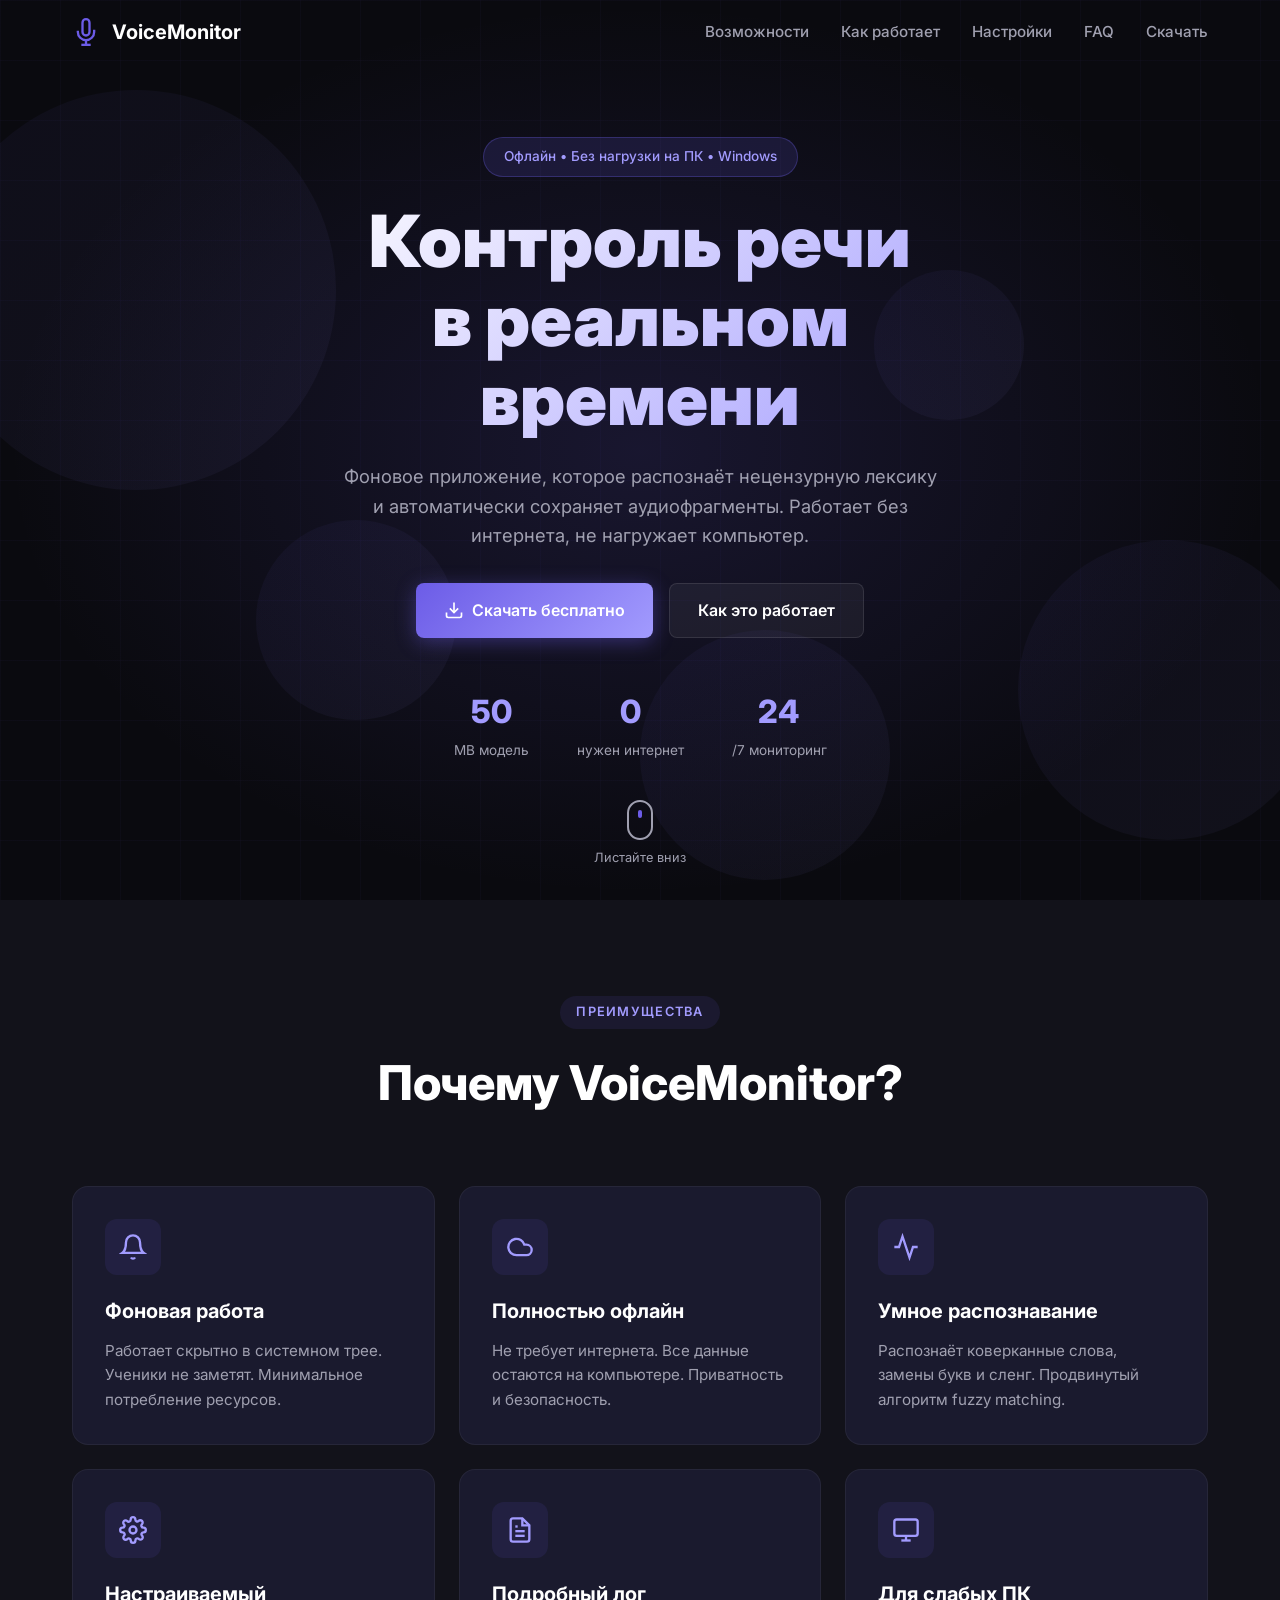
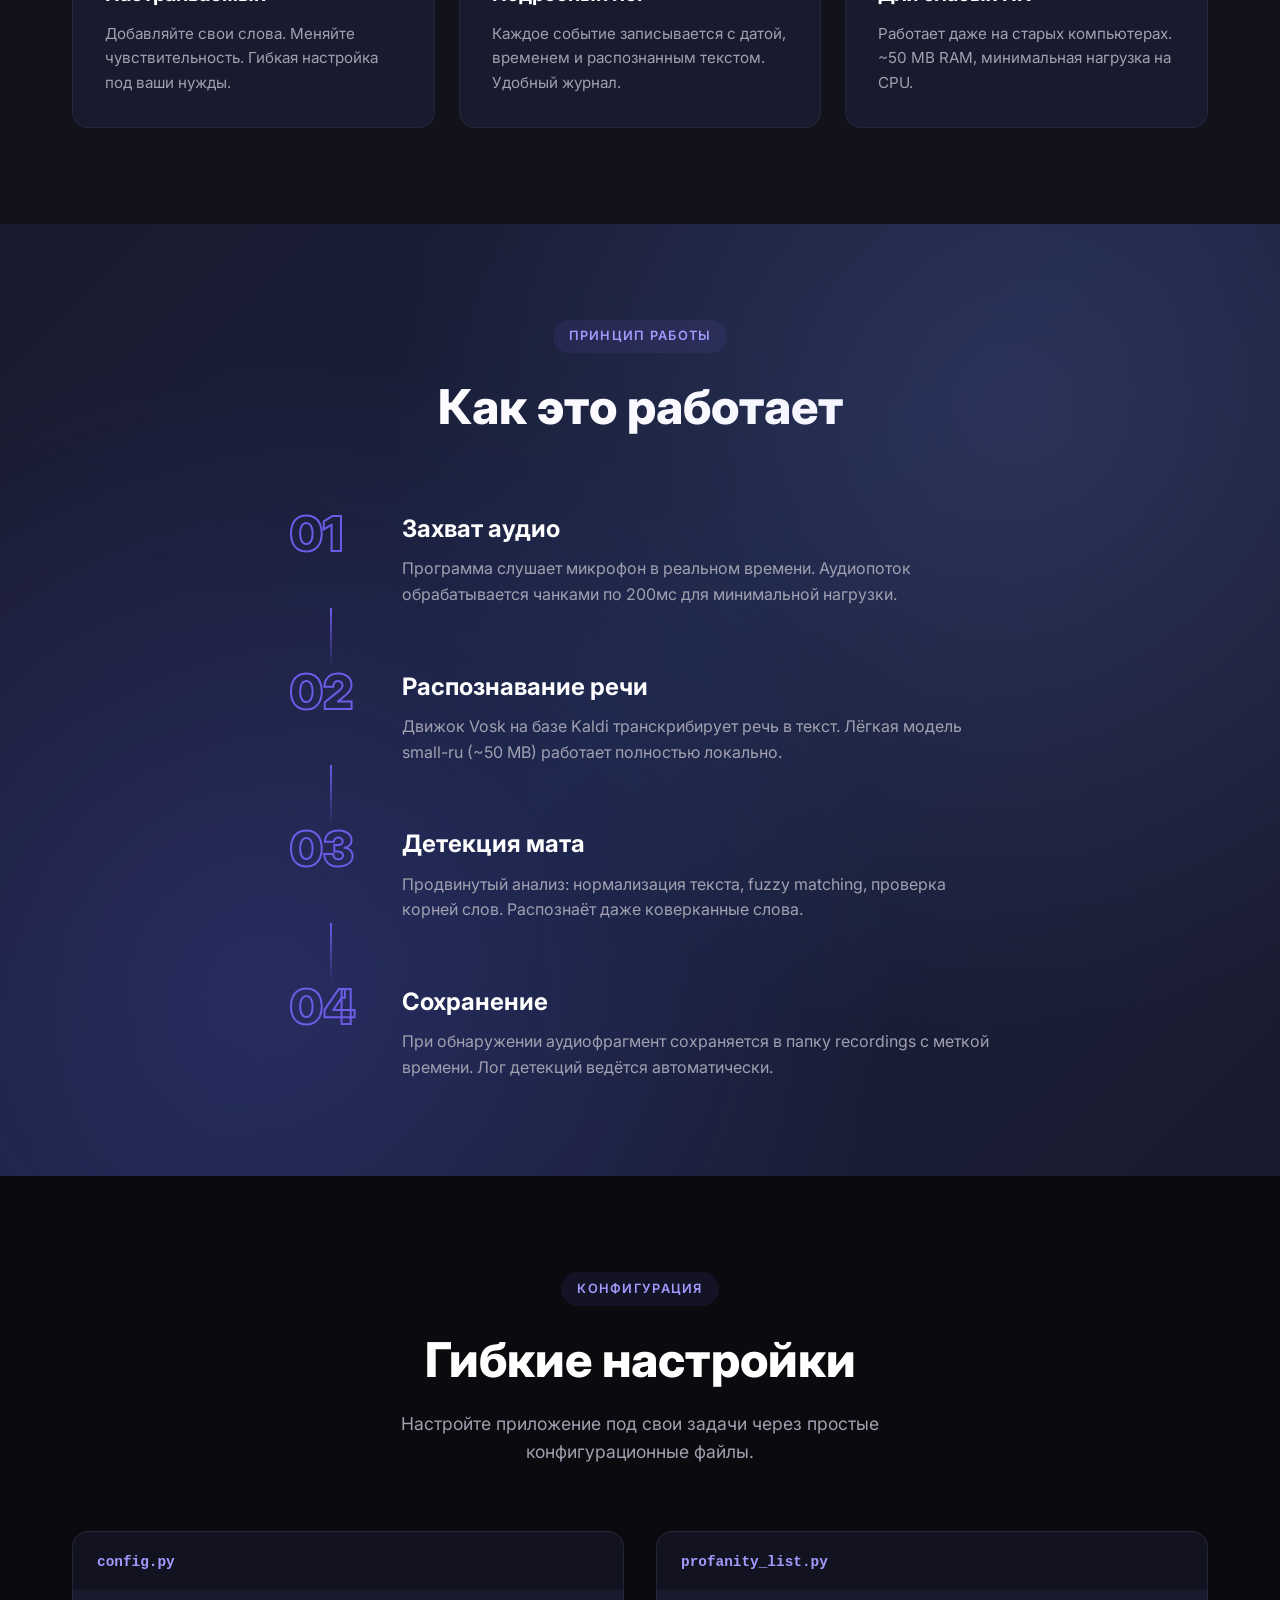
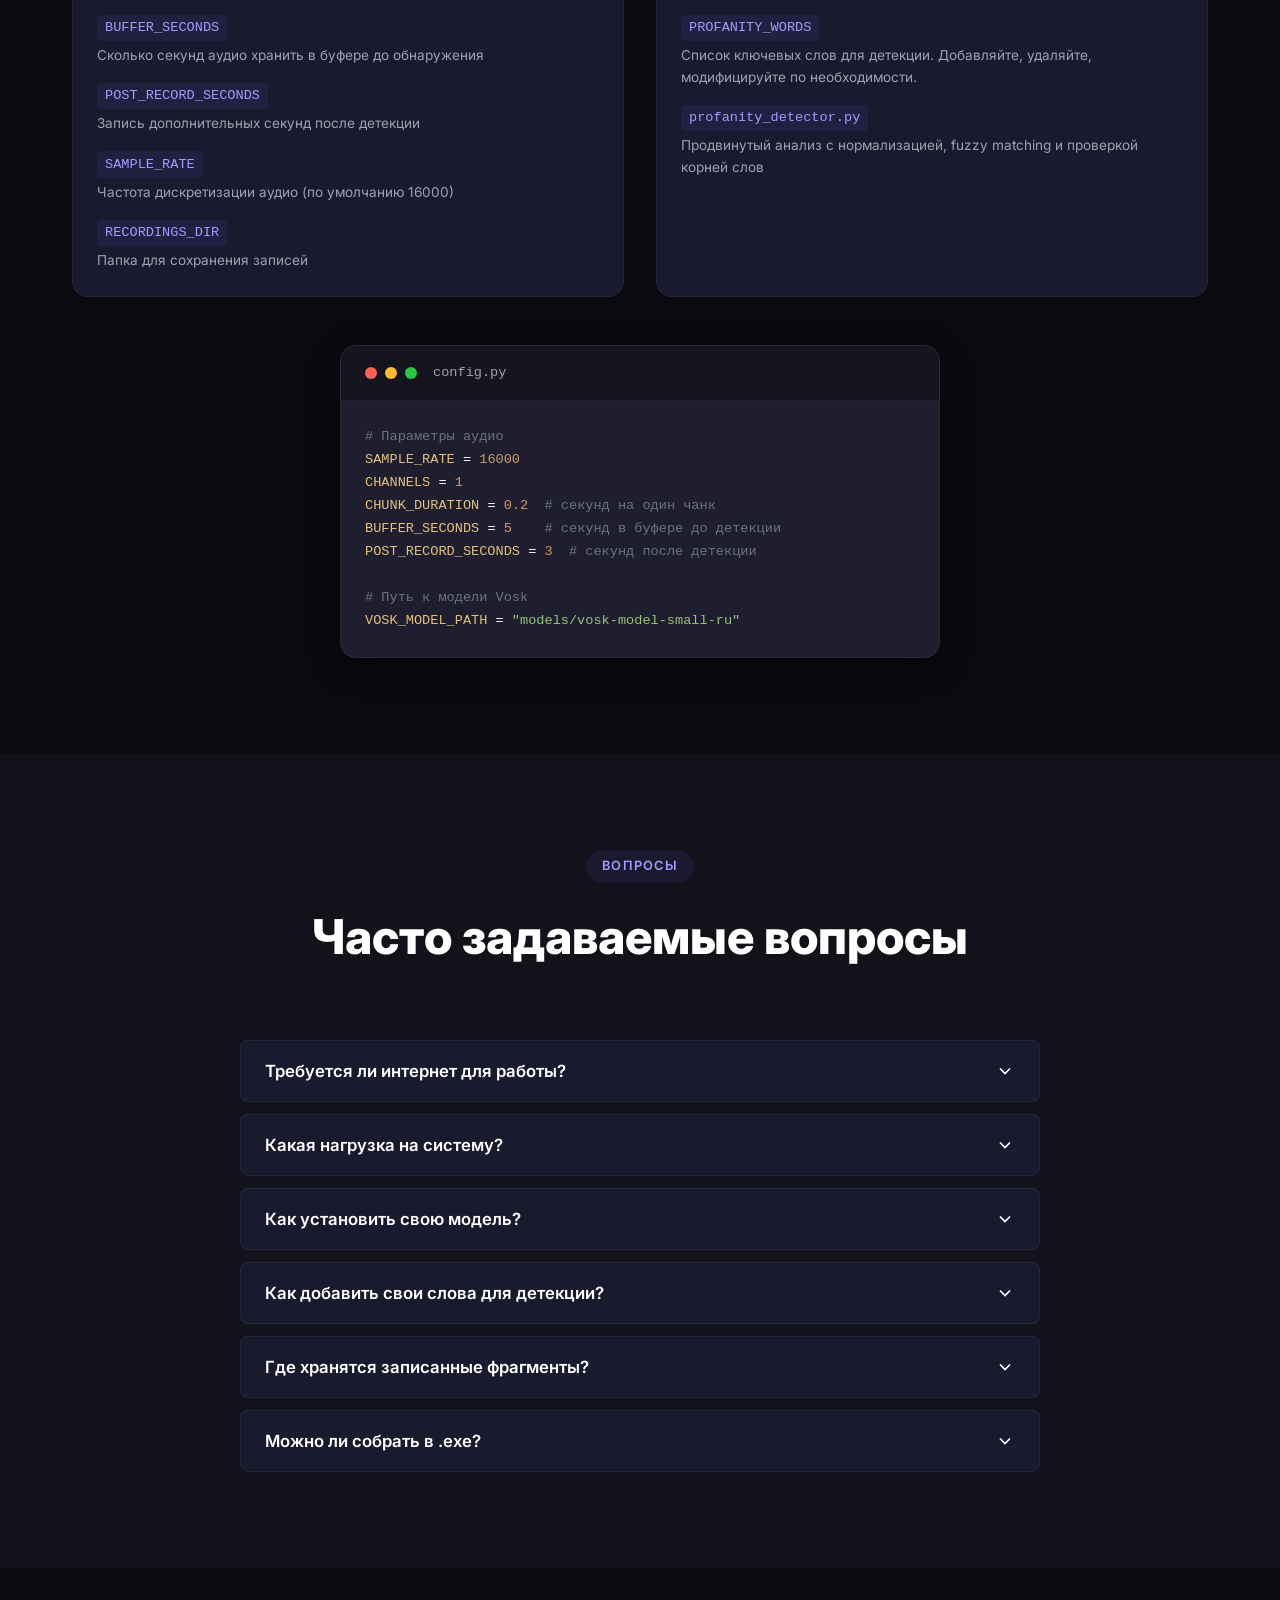
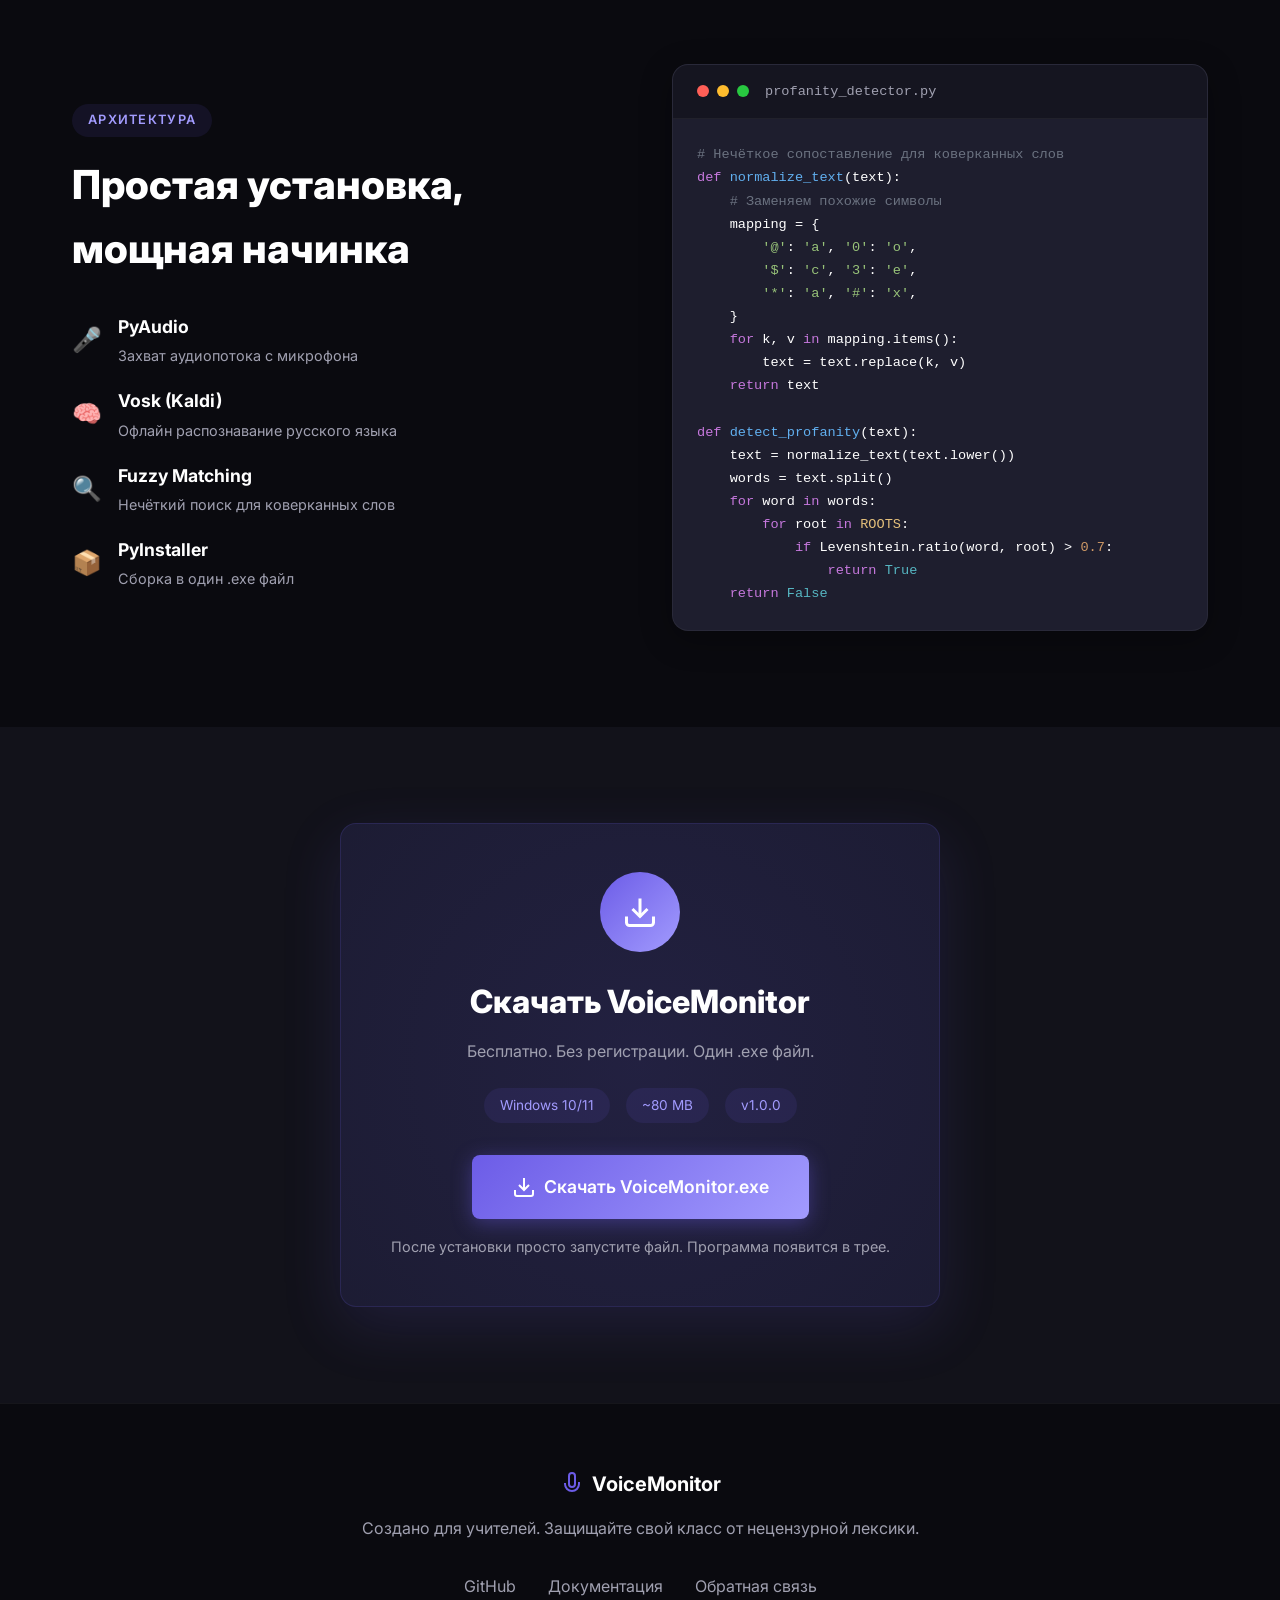
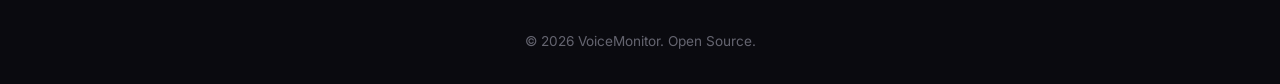
==== landing/index.html @ 77a1f81f "feat: initial commit with voice monitoring app and landing page" ====
<!DOCTYPE html>
<html lang="ru">
<head>
    <meta charset="UTF-8">
    <meta name="viewport" content="width=device-width, initial-scale=1.0">
    <title>Voice Monitor — Контроль речи в классе</title>
    <link rel="stylesheet" href="css/style.css">
    <link rel="preconnect" href="https://fonts.googleapis.com">
    <link href="https://fonts.googleapis.com/css2?family=Inter:wght@300;400;500;600;700;800;900&display=swap" rel="stylesheet">
</head>
<body>

    <nav class="navbar" id="navbar">
        <div class="nav-container">
            <div class="logo">
                <svg viewBox="0 0 24 24" fill="none" stroke="currentColor" stroke-width="2">
                    <path d="M12 1a3 3 0 0 0-3 3v8a3 3 0 0 0 6 0V4a3 3 0 0 0-3-3z"/>
                    <path d="M19 10v2a7 7 0 0 1-14 0v-1"/>
                    <line x1="12" y1="19" x2="12" y2="23"/>
                    <line x1="8" y1="23" x2="16" y2="23"/>
                </svg>
                VoiceMonitor
            </div>
            <ul class="nav-links">
                <li><a href="#features">Возможности</a></li>
                <li><a href="#how-it-works">Как работает</a></li>
                <li><a href="#settings">Настройки</a></li>
                <li><a href="#faq">FAQ</a></li>
                <li><a href="#download">Скачать</a></li>
            </ul>
        </div>
    </nav>

    <section class="hero" id="hero">
        <div class="parallax-layer parallax-bg" data-speed="0.2"></div>
        <div class="parallax-layer parallax-circles" data-speed="0.4">
            <div class="floating-circle circle-1"></div>
            <div class="floating-circle circle-2"></div>
            <div class="floating-circle circle-3"></div>
            <div class="floating-circle circle-4"></div>
            <div class="floating-circle circle-5"></div>
        </div>
        <div class="parallax-layer parallax-grid" data-speed="0.15"></div>
        <div class="hero-content" data-speed="0.6">
            <span class="badge">Офлайн • Без нагрузки на ПК • Windows</span>
            <h1>Контроль речи<br>в реальном времени</h1>
            <p class="hero-desc">Фоновое приложение, которое распознаёт нецензурную лексику и автоматически сохраняет аудиофрагменты. Работает без интернета, не нагружает компьютер.</p>
            <div class="hero-buttons">
                <a href="#download" class="btn btn-primary">
                    <svg viewBox="0 0 24 24" fill="none" stroke="currentColor" stroke-width="2" width="20" height="20">
                        <path d="M21 15v4a2 2 0 0 1-2 2H5a2 2 0 0 1-2-2v-4"/>
                        <polyline points="7 10 12 15 17 10"/>
                        <line x1="12" y1="15" x2="12" y2="3"/>
                    </svg>
                    Скачать бесплатно
                </a>
                <a href="#how-it-works" class="btn btn-secondary">Как это работает</a>
            </div>
            <div class="hero-stats">
                <div class="stat">
                    <span class="stat-number" data-target="50">0</span>
                    <span class="stat-label">MB модель</span>
                </div>
                <div class="stat">
                    <span class="stat-number" data-target="0">0</span>
                    <span class="stat-label">нужен интернет</span>
                </div>
                <div class="stat">
                    <span class="stat-number" data-target="24">0</span>
                    <span class="stat-label">/7 мониторинг</span>
                </div>
            </div>
        </div>
        <div class="scroll-indicator">
            <div class="mouse">
                <div class="wheel"></div>
            </div>
            <span>Листайте вниз</span>
        </div>
    </section>

    <section class="section features" id="features">
        <div class="container">
            <div class="section-header">
                <span class="section-tag">Преимущества</span>
                <h2>Почему VoiceMonitor?</h2>
            </div>
            <div class="features-grid">
                <div class="feature-card" data-tilt>
                    <div class="feature-icon">
                        <svg viewBox="0 0 24 24" fill="none" stroke="currentColor" stroke-width="2">
                            <path d="M18 8A6 6 0 0 0 6 8c0 7-3 9-3 9h18s-3-2-3-9"/>
                            <path d="M13.73 21a2 2 0 0 1-3.46 0"/>
                        </svg>
                    </div>
                    <h3>Фоновая работа</h3>
                    <p>Работает скрытно в системном трее. Ученики не заметят. Минимальное потребление ресурсов.</p>
                </div>
                <div class="feature-card" data-tilt>
                    <div class="feature-icon">
                        <svg viewBox="0 0 24 24" fill="none" stroke="currentColor" stroke-width="2">
                            <path d="M17.5 19H9a7 7 0 1 1 6.71-9h1.79a4.5 4.5 0 1 1 0 9z"/>
                        </svg>
                    </div>
                    <h3>Полностью офлайн</h3>
                    <p>Не требует интернета. Все данные остаются на компьютере. Приватность и безопасность.</p>
                </div>
                <div class="feature-card" data-tilt>
                    <div class="feature-icon">
                        <svg viewBox="0 0 24 24" fill="none" stroke="currentColor" stroke-width="2">
                            <polyline points="22 12 18 12 15 21 9 3 6 12 2 12"/>
                        </svg>
                    </div>
                    <h3>Умное распознавание</h3>
                    <p>Распознаёт коверканные слова, замены букв и сленг. Продвинутый алгоритм fuzzy matching.</p>
                </div>
                <div class="feature-card" data-tilt>
                    <div class="feature-icon">
                        <svg viewBox="0 0 24 24" fill="none" stroke="currentColor" stroke-width="2">
                            <circle cx="12" cy="12" r="3"/>
                            <path d="M19.4 15a1.65 1.65 0 0 0 .33 1.82l.06.06a2 2 0 0 1 0 2.83 2 2 0 0 1-2.83 0l-.06-.06a1.65 1.65 0 0 0-1.82-.33 1.65 1.65 0 0 0-1 1.51V21a2 2 0 0 1-2 2 2 2 0 0 1-2-2v-.09A1.65 1.65 0 0 0 9 19.4a1.65 1.65 0 0 0-1.82.33l-.06.06a2 2 0 0 1-2.83 0 2 2 0 0 1 0-2.83l.06-.06A1.65 1.65 0 0 0 4.68 15a1.65 1.65 0 0 0-1.51-1H3a2 2 0 0 1-2-2 2 2 0 0 1 2-2h.09A1.65 1.65 0 0 0 4.6 9a1.65 1.65 0 0 0-.33-1.82l-.06-.06a2 2 0 0 1 0-2.83 2 2 0 0 1 2.83 0l.06.06A1.65 1.65 0 0 0 9 4.68a1.65 1.65 0 0 0 1-1.51V3a2 2 0 0 1 2-2 2 2 0 0 1 2 2v.09a1.65 1.65 0 0 0 1 1.51 1.65 1.65 0 0 0 1.82-.33l.06-.06a2 2 0 0 1 2.83 0 2 2 0 0 1 0 2.83l-.06.06a1.65 1.65 0 0 0-.33 1.82V9a1.65 1.65 0 0 0 1.51 1H21a2 2 0 0 1 2 2 2 2 0 0 1-2 2h-.09a1.65 1.65 0 0 0-1.51 1z"/>
                        </svg>
                    </div>
                    <h3>Настраиваемый</h3>
                    <p>Добавляйте свои слова. Меняйте чувствительность. Гибкая настройка под ваши нужды.</p>
                </div>
                <div class="feature-card" data-tilt>
                    <div class="feature-icon">
                        <svg viewBox="0 0 24 24" fill="none" stroke="currentColor" stroke-width="2">
                            <path d="M14 2H6a2 2 0 0 0-2 2v16a2 2 0 0 0 2 2h12a2 2 0 0 0 2-2V8z"/>
                            <polyline points="14 2 14 8 20 8"/>
                            <line x1="16" y1="13" x2="8" y2="13"/>
                            <line x1="16" y1="17" x2="8" y2="17"/>
                            <polyline points="10 9 9 9 8 9"/>
                        </svg>
                    </div>
                    <h3>Подробный лог</h3>
                    <p>Каждое событие записывается с датой, временем и распознанным текстом. Удобный журнал.</p>
                </div>
                <div class="feature-card" data-tilt>
                    <div class="feature-icon">
                        <svg viewBox="0 0 24 24" fill="none" stroke="currentColor" stroke-width="2">
                            <rect x="2" y="3" width="20" height="14" rx="2" ry="2"/>
                            <line x1="8" y1="21" x2="16" y2="21"/>
                            <line x1="12" y1="17" x2="12" y2="21"/>
                        </svg>
                    </div>
                    <h3>Для слабых ПК</h3>
                    <p>Работает даже на старых компьютерах. ~50 MB RAM, минимальная нагрузка на CPU.</p>
                </div>
            </div>
        </div>
    </section>

    <section class="section parallax-section how-it-works" id="how-it-works">
        <div class="parallax-overlay"></div>
        <div class="container">
            <div class="section-header">
                <span class="section-tag">Принцип работы</span>
                <h2>Как это работает</h2>
            </div>
            <div class="steps">
                <div class="step">
                    <div class="step-number">01</div>
                    <div class="step-content">
                        <h3>Захват аудио</h3>
                        <p>Программа слушает микрофон в реальном времени. Аудиопоток обрабатывается чанками по 200мс для минимальной нагрузки.</p>
                    </div>
                </div>
                <div class="step-connector"></div>
                <div class="step">
                    <div class="step-number">02</div>
                    <div class="step-content">
                        <h3>Распознавание речи</h3>
                        <p>Движок Vosk на базе Kaldi транскрибирует речь в текст. Лёгкая модель small-ru (~50 MB) работает полностью локально.</p>
                    </div>
                </div>
                <div class="step-connector"></div>
                <div class="step">
                    <div class="step-number">03</div>
                    <div class="step-content">
                        <h3>Детекция мата</h3>
                        <p>Продвинутый анализ: нормализация текста, fuzzy matching, проверка корней слов. Распознаёт даже коверканные слова.</p>
                    </div>
                </div>
                <div class="step-connector"></div>
                <div class="step">
                    <div class="step-number">04</div>
                    <div class="step-content">
                        <h3>Сохранение</h3>
                        <p>При обнаружении аудиофрагмент сохраняется в папку recordings с меткой времени. Лог детекций ведётся автоматически.</p>
                    </div>
                </div>
            </div>
        </div>
    </section>

    <section class="section settings" id="settings">
        <div class="container">
            <div class="section-header">
                <span class="section-tag">Конфигурация</span>
                <h2>Гибкие настройки</h2>
                <p class="section-subtitle">Настройте приложение под свои задачи через простые конфигурационные файлы.</p>
            </div>
            <div class="settings-grid">
                <div class="setting-card">
                    <div class="setting-header">
                        <span class="setting-file">config.py</span>
                    </div>
                    <div class="setting-items">
                        <div class="setting-item">
                            <code>BUFFER_SECONDS</code>
                            <span>Сколько секунд аудио хранить в буфере до обнаружения</span>
                        </div>
                        <div class="setting-item">
                            <code>POST_RECORD_SECONDS</code>
                            <span>Запись дополнительных секунд после детекции</span>
                        </div>
                        <div class="setting-item">
                            <code>SAMPLE_RATE</code>
                            <span>Частота дискретизации аудио (по умолчанию 16000)</span>
                        </div>
                        <div class="setting-item">
                            <code>RECORDINGS_DIR</code>
                            <span>Папка для сохранения записей</span>
                        </div>
                    </div>
                </div>
                <div class="setting-card">
                    <div class="setting-header">
                        <span class="setting-file">profanity_list.py</span>
                    </div>
                    <div class="setting-items">
                        <div class="setting-item">
                            <code>PROFANITY_WORDS</code>
                            <span>Список ключевых слов для детекции. Добавляйте, удаляйте, модифицируйте по необходимости.</span>
                        </div>
                        <div class="setting-item">
                            <code>profanity_detector.py</code>
                            <span>Продвинутый анализ с нормализацией, fuzzy matching и проверкой корней слов</span>
                        </div>
                    </div>
                </div>
            </div>
            <div class="settings-code">
                <div class="code-window">
                    <div class="code-header">
                        <div class="code-dots">
                            <span class="dot dot-red"></span>
                            <span class="dot dot-yellow"></span>
                            <span class="dot dot-green"></span>
                        </div>
                        <span class="code-filename">config.py</span>
                    </div>
                    <div class="code-body">
                        <pre><code><span class="code-comment"># Параметры аудио</span>
<span class="code-var">SAMPLE_RATE</span> = <span class="code-num">16000</span>
<span class="code-var">CHANNELS</span> = <span class="code-num">1</span>
<span class="code-var">CHUNK_DURATION</span> = <span class="code-num">0.2</span>  <span class="code-comment"># секунд на один чанк</span>
<span class="code-var">BUFFER_SECONDS</span> = <span class="code-num">5</span>    <span class="code-comment"># секунд в буфере до детекции</span>
<span class="code-var">POST_RECORD_SECONDS</span> = <span class="code-num">3</span>  <span class="code-comment"># секунд после детекции</span>

<span class="code-comment"># Путь к модели Vosk</span>
<span class="code-var">VOSK_MODEL_PATH</span> = <span class="code-string">"models/vosk-model-small-ru"</span></code></pre>
                    </div>
                </div>
            </div>
        </div>
    </section>

    <section class="section faq" id="faq">
        <div class="container">
            <div class="section-header">
                <span class="section-tag">Вопросы</span>
                <h2>Часто задаваемые вопросы</h2>
            </div>
            <div class="faq-list">
                <div class="faq-item">
                    <button class="faq-question">
                        <span>Требуется ли интернет для работы?</span>
                        <svg class="faq-arrow" viewBox="0 0 24 24" fill="none" stroke="currentColor" stroke-width="2">
                            <polyline points="6 9 12 15 18 9"/>
                        </svg>
                    </button>
                    <div class="faq-answer">
                        <p>Нет. VoiceMonitor работает полностью офлайн. Модель распознавания речи загружается локально, а вся обработка происходит на вашем компьютере.</p>
                    </div>
                </div>
                <div class="faq-item">
                    <button class="faq-question">
                        <span>Какая нагрузка на систему?</span>
                        <svg class="faq-arrow" viewBox="0 0 24 24" fill="none" stroke="currentColor" stroke-width="2">
                            <polyline points="6 9 12 15 18 9"/>
                        </svg>
                    </button>
                    <div class="faq-answer">
                        <p>Приложение потребляет около 50 MB RAM и минимально нагружает CPU. Модель small-ru весит всего ~50 MB и оптимизирована для работы на слабых ПК.</p>
                    </div>
                </div>
                <div class="faq-item">
                    <button class="faq-question">
                        <span>Как установить свою модель?</span>
                        <svg class="faq-arrow" viewBox="0 0 24 24" fill="none" stroke="currentColor" stroke-width="2">
                            <polyline points="6 9 12 15 18 9"/>
                        </svg>
                    </button>
                    <div class="faq-answer">
                        <p>Скачайте модель с <a href="https://alphacephei.com/vosk/models/" target="_blank">официального сайта Vosk</a>. Распакуйте архив в папку <code>models/</code>. По умолчанию используется <code>vosk-model-small-ru</code>.</p>
                    </div>
                </div>
                <div class="faq-item">
                    <button class="faq-question">
                        <span>Как добавить свои слова для детекции?</span>
                        <svg class="faq-arrow" viewBox="0 0 24 24" fill="none" stroke="currentColor" stroke-width="2">
                            <polyline points="6 9 12 15 18 9"/>
                        </svg>
                    </button>
                    <div class="faq-answer">
                        <p>Откройте файл <code>profanity_list.py</code> и добавьте нужные слова в список <code>PROFANITY_WORDS</code>. Для продвинутой детекции с нечётким поиском редактируйте <code>profanity_detector.py</code>.</p>
                    </div>
                </div>
                <div class="faq-item">
                    <button class="faq-question">
                        <span>Где хранятся записанные фрагменты?</span>
                        <svg class="faq-arrow" viewBox="0 0 24 24" fill="none" stroke="currentColor" stroke-width="2">
                            <polyline points="6 9 12 15 18 9"/>
                        </svg>
                    </button>
                    <div class="faq-answer">
                        <p>Все записи сохраняются в папку <code>recordings/</code> в формате WAV. Каждый файл содержит аудиофрагмент с меткой времени. Также ведётся лог детекций в формате <code>detections_YYYY-MM.log</code>.</p>
                    </div>
                </div>
                <div class="faq-item">
                    <button class="faq-question">
                        <span>Можно ли собрать в .exe?</span>
                        <svg class="faq-arrow" viewBox="0 0 24 24" fill="none" stroke="currentColor" stroke-width="2">
                            <polyline points="6 9 12 15 18 9"/>
                        </svg>
                    </button>
                    <div class="faq-answer">
                        <p>Да. Запустите <code>build.bat</code> и получите готовый <code>VoiceMonitor.exe</code> в папке <code>dist/</code>. Требуется установленный Python с зависимостями.</p>
                    </div>
                </div>
            </div>
        </div>
    </section>

    <section class="section code-preview" id="code-preview">
        <div class="container">
            <div class="code-preview-grid">
                <div class="code-text">
                    <span class="section-tag">Архитектура</span>
                    <h2>Простая установка,<br>мощная начинка</h2>
                    <ul class="tech-list">
                        <li>
                            <span class="tech-icon">🎤</span>
                            <div>
                                <strong>PyAudio</strong>
                                <p>Захват аудиопотока с микрофона</p>
                            </div>
                        </li>
                        <li>
                            <span class="tech-icon">🧠</span>
                            <div>
                                <strong>Vosk (Kaldi)</strong>
                                <p>Офлайн распознавание русского языка</p>
                            </div>
                        </li>
                        <li>
                            <span class="tech-icon">🔍</span>
                            <div>
                                <strong>Fuzzy Matching</strong>
                                <p>Нечёткий поиск для коверканных слов</p>
                            </div>
                        </li>
                        <li>
                            <span class="tech-icon">📦</span>
                            <div>
                                <strong>PyInstaller</strong>
                                <p>Сборка в один .exe файл</p>
                            </div>
                        </li>
                    </ul>
                </div>
                <div class="code-window">
                    <div class="code-header">
                        <div class="code-dots">
                            <span class="dot dot-red"></span>
                            <span class="dot dot-yellow"></span>
                            <span class="dot dot-green"></span>
                        </div>
                        <span class="code-filename">profanity_detector.py</span>
                    </div>
                    <div class="code-body">
                        <pre><code><span class="code-comment"># Нечёткое сопоставление для коверканных слов</span>
<span class="code-keyword">def</span> <span class="code-func">normalize_text</span>(text):
    <span class="code-comment"># Заменяем похожие символы</span>
    mapping = {
        <span class="code-string">'@'</span>: <span class="code-string">'а'</span>, <span class="code-string">'0'</span>: <span class="code-string">'о'</span>,
        <span class="code-string">'$'</span>: <span class="code-string">'с'</span>, <span class="code-string">'3'</span>: <span class="code-string">'е'</span>,
        <span class="code-string">'*'</span>: <span class="code-string">'а'</span>, <span class="code-string">'#'</span>: <span class="code-string">'х'</span>,
    }
    <span class="code-keyword">for</span> k, v <span class="code-keyword">in</span> mapping.items():
        text = text.replace(k, v)
    <span class="code-keyword">return</span> text

<span class="code-keyword">def</span> <span class="code-func">detect_profanity</span>(text):
    text = normalize_text(text.lower())
    words = text.split()
    <span class="code-keyword">for</span> word <span class="code-keyword">in</span> words:
        <span class="code-keyword">for</span> root <span class="code-keyword">in</span> <span class="code-var">ROOTS</span>:
            <span class="code-keyword">if</span> Levenshtein.ratio(word, root) > <span class="code-num">0.7</span>:
                <span class="code-keyword">return</span> <span class="code-bool">True</span>
    <span class="code-keyword">return</span> <span class="code-bool">False</span></code></pre>
                    </div>
                </div>
            </div>
        </div>
    </section>

    <section class="section download" id="download">
        <div class="container">
            <div class="download-card">
                <div class="download-icon">
                    <svg viewBox="0 0 24 24" fill="none" stroke="currentColor" stroke-width="2">
                        <path d="M21 15v4a2 2 0 0 1-2 2H5a2 2 0 0 1-2-2v-4"/>
                        <polyline points="7 10 12 15 17 10"/>
                        <line x1="12" y1="15" x2="12" y2="3"/>
                    </svg>
                </div>
                <h2>Скачать VoiceMonitor</h2>
                <p>Бесплатно. Без регистрации. Один .exe файл.</p>
                <div class="download-info">
                    <span class="info-item">Windows 10/11</span>
                    <span class="info-item">~80 MB</span>
                    <span class="info-item">v1.0.0</span>
                </div>
                <a href="#" class="btn btn-primary btn-large" id="download-btn">
                    <svg viewBox="0 0 24 24" fill="none" stroke="currentColor" stroke-width="2" width="24" height="24">
                        <path d="M21 15v4a2 2 0 0 1-2 2H5a2 2 0 0 1-2-2v-4"/>
                        <polyline points="7 10 12 15 17 10"/>
                        <line x1="12" y1="15" x2="12" y2="3"/>
                    </svg>
                    Скачать VoiceMonitor.exe
                </a>
                <div class="download-note">
                    <p>После установки просто запустите файл. Программа появится в трее.</p>
                </div>
            </div>
        </div>
    </section>

    <footer class="footer">
        <div class="container">
            <div class="footer-content">
                <div class="footer-logo">
                    <svg viewBox="0 0 24 24" fill="none" stroke="currentColor" stroke-width="2" width="24" height="24">
                        <path d="M12 1a3 3 0 0 0-3 3v8a3 3 0 0 0 6 0V4a3 3 0 0 0-3-3z"/>
                        <path d="M19 10v2a7 7 0 0 1-14 0v-1"/>
                    </svg>
                    VoiceMonitor
                </div>
                <p class="footer-text">Создано для учителей. Защищайте свой класс от нецензурной лексики.</p>
                <div class="footer-links">
                    <a href="https://github.com" target="_blank">GitHub</a>
                    <a href="#" target="_blank">Документация</a>
                    <a href="#" target="_blank">Обратная связь</a>
                </div>
                <p class="footer-copy">© 2026 VoiceMonitor. Open Source.</p>
            </div>
        </div>
    </footer>

    <script src="js/main.js"></script>
</body>
</html>
---- landing/css/style.css ----
:root {
    --bg-primary: #0a0a0f;
    --bg-secondary: #12121a;
    --bg-card: #1a1a2e;
    --text-primary: #ffffff;
    --text-secondary: #a0a0b0;
    --accent: #6c5ce7;
    --accent-light: #a29bfe;
    --accent-dark: #5a4bd1;
    --gradient-1: linear-gradient(135deg, #6c5ce7 0%, #a29bfe 100%);
    --gradient-2: linear-gradient(135deg, #0a0a0f 0%, #1a1a2e 50%, #0a0a0f 100%);
    --shadow-lg: 0 20px 60px rgba(108, 92, 231, 0.15);
    --shadow-card: 0 8px 32px rgba(0, 0, 0, 0.3);
    --radius: 16px;
    --radius-sm: 8px;
}

*, *::before, *::after {
    margin: 0;
    padding: 0;
    box-sizing: border-box;
}

html {
    scroll-behavior: smooth;
    overflow-x: hidden;
}

body {
    font-family: 'Inter', -apple-system, BlinkMacSystemFont, sans-serif;
    background: var(--bg-primary);
    color: var(--text-primary);
    line-height: 1.6;
    overflow-x: hidden;
}

/* Navbar */
.navbar {
    position: fixed;
    top: 0;
    left: 0;
    right: 0;
    z-index: 1000;
    padding: 1rem 0;
    transition: all 0.3s ease;
    backdrop-filter: blur(0px);
}

.navbar.scrolled {
    background: rgba(10, 10, 15, 0.9);
    backdrop-filter: blur(20px);
    border-bottom: 1px solid rgba(108, 92, 231, 0.1);
}

.nav-container {
    max-width: 1200px;
    margin: 0 auto;
    padding: 0 2rem;
    display: flex;
    justify-content: space-between;
    align-items: center;
}

.logo {
    display: flex;
    align-items: center;
    gap: 0.75rem;
    font-size: 1.25rem;
    font-weight: 700;
    color: var(--text-primary);
}

.logo svg {
    width: 28px;
    height: 28px;
    color: var(--accent);
}

.nav-links {
    display: flex;
    list-style: none;
    gap: 2rem;
}

.nav-links a {
    color: var(--text-secondary);
    text-decoration: none;
    font-weight: 500;
    font-size: 0.95rem;
    transition: color 0.3s ease;
    position: relative;
}

.nav-links a:hover {
    color: var(--text-primary);
}

.nav-links a::after {
    content: '';
    position: absolute;
    bottom: -4px;
    left: 0;
    width: 0;
    height: 2px;
    background: var(--gradient-1);
    transition: width 0.3s ease;
}

.nav-links a:hover::after {
    width: 100%;
}

/* Hero Section */
.hero {
    min-height: 100vh;
    display: flex;
    align-items: center;
    justify-content: center;
    position: relative;
    overflow: hidden;
}

.parallax-bg {
    position: absolute;
    inset: 0;
    background: radial-gradient(ellipse at 50% 50%, rgba(108, 92, 231, 0.15) 0%, transparent 70%);
    z-index: 0;
}

.parallax-circles {
    position: absolute;
    inset: 0;
    z-index: 1;
}

.floating-circle {
    position: absolute;
    border-radius: 50%;
    background: var(--gradient-1);
    opacity: 0.05;
    animation: float 20s infinite ease-in-out;
}

.circle-1 { width: 400px; height: 400px; top: 10%; left: -5%; animation-delay: 0s; }
.circle-2 { width: 300px; height: 300px; top: 60%; right: -3%; animation-delay: -5s; }
.circle-3 { width: 200px; height: 200px; bottom: 20%; left: 20%; animation-delay: -10s; }
.circle-4 { width: 150px; height: 150px; top: 30%; right: 20%; animation-delay: -15s; }
.circle-5 { width: 250px; height: 250px; top: 70%; left: 50%; animation-delay: -8s; }

@keyframes float {
    0%, 100% { transform: translateY(0) scale(1); }
    50% { transform: translateY(-50px) scale(1.05); }
}

.parallax-grid {
    position: absolute;
    inset: 0;
    background-image: 
        linear-gradient(rgba(108, 92, 231, 0.03) 1px, transparent 1px),
        linear-gradient(90deg, rgba(108, 92, 231, 0.03) 1px, transparent 1px);
    background-size: 60px 60px;
    z-index: 1;
}

.hero-content {
    position: relative;
    z-index: 2;
    text-align: center;
    max-width: 800px;
    padding: 2rem;
}

.badge {
    display: inline-block;
    padding: 0.5rem 1.25rem;
    background: rgba(108, 92, 231, 0.15);
    border: 1px solid rgba(108, 92, 231, 0.3);
    border-radius: 50px;
    font-size: 0.85rem;
    font-weight: 500;
    color: var(--accent-light);
    margin-bottom: 1.5rem;
    animation: fadeInUp 0.8s ease;
}

.hero h1 {
    font-size: clamp(2.5rem, 6vw, 4.5rem);
    font-weight: 900;
    line-height: 1.1;
    margin-bottom: 1.5rem;
    background: linear-gradient(135deg, #ffffff 0%, #a29bfe 100%);
    -webkit-background-clip: text;
    -webkit-text-fill-color: transparent;
    background-clip: text;
    animation: fadeInUp 0.8s ease 0.1s both;
}

.hero-desc {
    font-size: 1.15rem;
    color: var(--text-secondary);
    max-width: 600px;
    margin: 0 auto 2rem;
    animation: fadeInUp 0.8s ease 0.2s both;
}

.hero-buttons {
    display: flex;
    gap: 1rem;
    justify-content: center;
    flex-wrap: wrap;
    margin-bottom: 3rem;
    animation: fadeInUp 0.8s ease 0.3s both;
}

.btn {
    display: inline-flex;
    align-items: center;
    gap: 0.5rem;
    padding: 0.875rem 1.75rem;
    border-radius: var(--radius-sm);
    font-weight: 600;
    font-size: 1rem;
    text-decoration: none;
    transition: all 0.3s ease;
    cursor: pointer;
    border: none;
}

.btn-primary {
    background: var(--gradient-1);
    color: white;
    box-shadow: 0 4px 20px rgba(108, 92, 231, 0.4);
}

.btn-primary:hover {
    transform: translateY(-2px);
    box-shadow: 0 8px 30px rgba(108, 92, 231, 0.5);
}

.btn-secondary {
    background: rgba(255, 255, 255, 0.05);
    color: var(--text-primary);
    border: 1px solid rgba(255, 255, 255, 0.1);
}

.btn-secondary:hover {
    background: rgba(255, 255, 255, 0.1);
    transform: translateY(-2px);
}

.hero-stats {
    display: flex;
    justify-content: center;
    gap: 3rem;
    animation: fadeInUp 0.8s ease 0.4s both;
}

.stat {
    text-align: center;
}

.stat-number {
    display: block;
    font-size: 2rem;
    font-weight: 800;
    color: var(--accent-light);
}

.stat-label {
    font-size: 0.85rem;
    color: var(--text-secondary);
}

.scroll-indicator {
    position: absolute;
    bottom: 2rem;
    left: 50%;
    transform: translateX(-50%);
    display: flex;
    flex-direction: column;
    align-items: center;
    gap: 0.5rem;
    color: var(--text-secondary);
    font-size: 0.8rem;
    animation: bounce 2s infinite;
}

.mouse {
    width: 26px;
    height: 40px;
    border: 2px solid var(--text-secondary);
    border-radius: 20px;
    position: relative;
}

.wheel {
    width: 4px;
    height: 8px;
    background: var(--accent);
    border-radius: 2px;
    position: absolute;
    top: 8px;
    left: 50%;
    transform: translateX(-50%);
    animation: scroll 2s infinite;
}

@keyframes scroll {
    0% { opacity: 1; transform: translateX(-50%) translateY(0); }
    100% { opacity: 0; transform: translateX(-50%) translateY(12px); }
}

@keyframes bounce {
    0%, 100% { transform: translateX(-50%) translateY(0); }
    50% { transform: translateX(-50%) translateY(10px); }
}

@keyframes fadeInUp {
    from { opacity: 0; transform: translateY(30px); }
    to { opacity: 1; transform: translateY(0); }
}

/* Sections */
.section {
    padding: 6rem 0;
    position: relative;
}

.container {
    max-width: 1200px;
    margin: 0 auto;
    padding: 0 2rem;
}

.section-header {
    text-align: center;
    margin-bottom: 4rem;
}

.section-tag {
    display: inline-block;
    padding: 0.4rem 1rem;
    background: rgba(108, 92, 231, 0.1);
    border-radius: 50px;
    font-size: 0.8rem;
    font-weight: 600;
    color: var(--accent-light);
    text-transform: uppercase;
    letter-spacing: 0.1em;
    margin-bottom: 1rem;
}

.section-header h2 {
    font-size: clamp(2rem, 4vw, 3rem);
    font-weight: 800;
}

/* Features */
.features {
    background: var(--bg-secondary);
}

.features-grid {
    display: grid;
    grid-template-columns: repeat(auto-fit, minmax(320px, 1fr));
    gap: 1.5rem;
}

.feature-card {
    background: var(--bg-card);
    border: 1px solid rgba(255, 255, 255, 0.05);
    border-radius: var(--radius);
    padding: 2rem;
    transition: all 0.4s ease;
    position: relative;
    overflow: hidden;
}

.feature-card::before {
    content: '';
    position: absolute;
    top: 0;
    left: 0;
    right: 0;
    height: 3px;
    background: var(--gradient-1);
    transform: scaleX(0);
    transition: transform 0.4s ease;
}

.feature-card:hover::before {
    transform: scaleX(1);
}

.feature-card:hover {
    transform: translateY(-8px);
    box-shadow: var(--shadow-lg);
    border-color: rgba(108, 92, 231, 0.2);
}

.feature-icon {
    width: 56px;
    height: 56px;
    background: rgba(108, 92, 231, 0.1);
    border-radius: 12px;
    display: flex;
    align-items: center;
    justify-content: center;
    margin-bottom: 1.25rem;
}

.feature-icon svg {
    width: 28px;
    height: 28px;
    color: var(--accent-light);
}

.feature-card h3 {
    font-size: 1.25rem;
    font-weight: 700;
    margin-bottom: 0.75rem;
}

.feature-card p {
    color: var(--text-secondary);
    font-size: 0.95rem;
}

/* How it works - Parallax */
.parallax-section {
    position: relative;
    overflow: hidden;
    background: linear-gradient(135deg, #1a1a2e 0%, #16213e 50%, #1a1a2e 100%);
}

.parallax-overlay {
    position: absolute;
    inset: 0;
    background: 
        radial-gradient(circle at 20% 80%, rgba(108, 92, 231, 0.2) 0%, transparent 50%),
        radial-gradient(circle at 80% 20%, rgba(162, 155, 254, 0.15) 0%, transparent 50%);
}

.steps {
    position: relative;
    z-index: 1;
    max-width: 700px;
    margin: 0 auto;
}

.step {
    display: flex;
    gap: 2rem;
    align-items: flex-start;
    opacity: 0;
    transform: translateX(-30px);
    transition: all 0.6s ease;
}

.step.visible {
    opacity: 1;
    transform: translateX(0);
}

.step-number {
    font-size: 3rem;
    font-weight: 900;
    color: transparent;
    -webkit-text-stroke: 2px var(--accent);
    line-height: 1;
    min-width: 80px;
}

.step-content h3 {
    font-size: 1.5rem;
    font-weight: 700;
    margin-bottom: 0.5rem;
}

.step-content p {
    color: var(--text-secondary);
    font-size: 1rem;
}

.step-connector {
    width: 2px;
    height: 60px;
    background: linear-gradient(to bottom, var(--accent), transparent);
    margin-left: 40px;
}

/* Code Preview */
.code-preview {
    background: var(--bg-primary);
}

.code-preview-grid {
    display: grid;
    grid-template-columns: 1fr 1fr;
    gap: 4rem;
    align-items: center;
}

.code-text .section-tag {
    margin-bottom: 1rem;
}

.code-text h2 {
    font-size: clamp(2rem, 3.5vw, 2.5rem);
    font-weight: 800;
    margin-bottom: 2rem;
}

.tech-list {
    list-style: none;
    display: flex;
    flex-direction: column;
    gap: 1.25rem;
}

.tech-list li {
    display: flex;
    align-items: center;
    gap: 1rem;
}

.tech-icon {
    font-size: 1.5rem;
}

.tech-list strong {
    display: block;
    font-size: 1.1rem;
    margin-bottom: 0.2rem;
}

.tech-list p {
    color: var(--text-secondary);
    font-size: 0.9rem;
}

.code-window {
    background: #1e1e2e;
    border-radius: var(--radius);
    overflow: hidden;
    box-shadow: var(--shadow-card);
    border: 1px solid rgba(255, 255, 255, 0.05);
}

.code-header {
    display: flex;
    align-items: center;
    gap: 1rem;
    padding: 1rem 1.5rem;
    background: rgba(0, 0, 0, 0.3);
    border-bottom: 1px solid rgba(255, 255, 255, 0.05);
}

.code-dots {
    display: flex;
    gap: 0.5rem;
}

.dot {
    width: 12px;
    height: 12px;
    border-radius: 50%;
}

.dot-red { background: #ff5f57; }
.dot-yellow { background: #febc2e; }
.dot-green { background: #28c840; }

.code-filename {
    color: var(--text-secondary);
    font-size: 0.85rem;
    font-family: monospace;
}

.code-body {
    padding: 1.5rem;
    overflow-x: auto;
}

.code-body pre {
    margin: 0;
    font-family: 'Fira Code', 'Consolas', monospace;
    font-size: 0.85rem;
    line-height: 1.7;
}

.code-comment { color: #6b7280; }
.code-keyword { color: #c678dd; }
.code-func { color: #61afef; }
.code-string { color: #98c379; }
.code-var { color: #e5c07b; }
.code-num { color: #d19a66; }
.code-bool { color: #56b6c2; }

/* Download */
.download {
    background: var(--bg-secondary);
}

.download-card {
    max-width: 600px;
    margin: 0 auto;
    text-align: center;
    background: var(--bg-card);
    border: 1px solid rgba(108, 92, 231, 0.2);
    border-radius: var(--radius);
    padding: 3rem;
    box-shadow: var(--shadow-lg);
    position: relative;
    overflow: hidden;
}

.download-card::before {
    content: '';
    position: absolute;
    top: -50%;
    left: -50%;
    width: 200%;
    height: 200%;
    background: radial-gradient(circle, rgba(108, 92, 231, 0.1) 0%, transparent 70%);
    animation: rotate 20s linear infinite;
}

@keyframes rotate {
    from { transform: rotate(0deg); }
    to { transform: rotate(360deg); }
}

.download-card > * {
    position: relative;
    z-index: 1;
}

.download-icon {
    width: 80px;
    height: 80px;
    background: var(--gradient-1);
    border-radius: 50%;
    display: flex;
    align-items: center;
    justify-content: center;
    margin: 0 auto 1.5rem;
}

.download-icon svg {
    width: 36px;
    height: 36px;
    color: white;
}

.download-card h2 {
    font-size: 2rem;
    font-weight: 800;
    margin-bottom: 0.75rem;
}

.download-card > p {
    color: var(--text-secondary);
    margin-bottom: 1.5rem;
}

.download-info {
    display: flex;
    justify-content: center;
    gap: 1rem;
    margin-bottom: 2rem;
    flex-wrap: wrap;
}

.info-item {
    padding: 0.4rem 1rem;
    background: rgba(108, 92, 231, 0.1);
    border-radius: 50px;
    font-size: 0.85rem;
    color: var(--accent-light);
}

.btn-large {
    padding: 1.125rem 2.5rem;
    font-size: 1.1rem;
    margin-bottom: 1rem;
}

.download-note p {
    color: var(--text-secondary);
    font-size: 0.9rem;
}

/* Footer */
.footer {
    background: var(--bg-primary);
    padding: 4rem 0 2rem;
    border-top: 1px solid rgba(255, 255, 255, 0.05);
}

.footer-content {
    text-align: center;
}

.footer-logo {
    display: flex;
    align-items: center;
    justify-content: center;
    gap: 0.5rem;
    font-size: 1.25rem;
    font-weight: 700;
    margin-bottom: 1rem;
}

.footer-logo svg {
    color: var(--accent);
}

.footer-text {
    color: var(--text-secondary);
    margin-bottom: 2rem;
}

.footer-links {
    display: flex;
    justify-content: center;
    gap: 2rem;
    margin-bottom: 2rem;
}

.footer-links a {
    color: var(--text-secondary);
    text-decoration: none;
    transition: color 0.3s ease;
}

.footer-links a:hover {
    color: var(--accent-light);
}

.footer-copy {
    color: var(--text-secondary);
    font-size: 0.85rem;
    opacity: 0.6;
}

/* Settings */
.settings {
    background: var(--bg-primary);
}

.section-subtitle {
    color: var(--text-secondary);
    font-size: 1.1rem;
    max-width: 600px;
    margin: 0.75rem auto 0;
}

.settings-grid {
    display: grid;
    grid-template-columns: repeat(auto-fit, minmax(300px, 1fr));
    gap: 2rem;
    margin-bottom: 3rem;
}

.setting-card {
    background: var(--bg-card);
    border: 1px solid rgba(255, 255, 255, 0.05);
    border-radius: var(--radius);
    overflow: hidden;
    transition: all 0.4s ease;
}

.setting-card:hover {
    border-color: rgba(108, 92, 231, 0.2);
    transform: translateY(-4px);
    box-shadow: var(--shadow-lg);
}

.setting-header {
    padding: 1rem 1.5rem;
    background: rgba(0, 0, 0, 0.3);
    border-bottom: 1px solid rgba(255, 255, 255, 0.05);
}

.setting-file {
    font-family: 'Fira Code', 'Consolas', monospace;
    font-size: 0.9rem;
    color: var(--accent-light);
    font-weight: 600;
}

.setting-items {
    padding: 1.5rem;
    display: flex;
    flex-direction: column;
    gap: 1rem;
}

.setting-item {
    display: flex;
    flex-direction: column;
    gap: 0.25rem;
}

.setting-item code {
    font-family: 'Fira Code', 'Consolas', monospace;
    font-size: 0.85rem;
    color: var(--accent-light);
    background: rgba(108, 92, 231, 0.1);
    padding: 0.15rem 0.5rem;
    border-radius: 4px;
    width: fit-content;
}

.setting-item span {
    color: var(--text-secondary);
    font-size: 0.85rem;
}

.settings-code {
    max-width: 600px;
    margin: 0 auto;
}

/* FAQ */
.faq {
    background: var(--bg-secondary);
}

.faq-list {
    max-width: 800px;
    margin: 0 auto;
    display: flex;
    flex-direction: column;
    gap: 0.75rem;
}

.faq-item {
    background: var(--bg-card);
    border: 1px solid rgba(255, 255, 255, 0.05);
    border-radius: var(--radius-sm);
    overflow: hidden;
    transition: all 0.3s ease;
}

.faq-item:hover {
    border-color: rgba(108, 92, 231, 0.15);
}

.faq-question {
    width: 100%;
    display: flex;
    justify-content: space-between;
    align-items: center;
    padding: 1.25rem 1.5rem;
    background: none;
    border: none;
    color: var(--text-primary);
    font-size: 1.05rem;
    font-weight: 600;
    text-align: left;
    cursor: pointer;
    font-family: inherit;
    transition: color 0.3s ease;
}

.faq-question:hover {
    color: var(--accent-light);
}

.faq-arrow {
    width: 20px;
    height: 20px;
    transition: transform 0.3s ease;
    flex-shrink: 0;
}

.faq-item.open .faq-arrow {
    transform: rotate(180deg);
}

.faq-answer {
    max-height: 0;
    overflow: hidden;
    transition: max-height 0.4s ease, padding 0.4s ease;
}

.faq-item.open .faq-answer {
    max-height: 300px;
}

.faq-answer p {
    padding: 0 1.5rem 1.25rem;
    color: var(--text-secondary);
    line-height: 1.7;
}

.faq-answer code {
    font-family: 'Fira Code', 'Consolas', monospace;
    font-size: 0.85rem;
    color: var(--accent-light);
    background: rgba(108, 92, 231, 0.1);
    padding: 0.15rem 0.4rem;
    border-radius: 4px;
}

.faq-answer a {
    color: var(--accent-light);
    text-decoration: none;
    transition: color 0.3s ease;
}

.faq-answer a:hover {
    color: var(--accent);
    text-decoration: underline;
}

/* Responsive */
@media (max-width: 768px) {
    .nav-links { display: none; }
    
    .hero-stats {
        flex-direction: column;
        gap: 1.5rem;
    }
    
    .features-grid {
        grid-template-columns: 1fr;
    }
    
    .code-preview-grid {
        grid-template-columns: 1fr;
        gap: 2rem;
    }
    
    .step {
        flex-direction: column;
        gap: 0.5rem;
    }
    
    .step-number {
        min-width: auto;
    }
    
    .step-connector {
        margin-left: 0;
        width: 60px;
        height: 2px;
        background: linear-gradient(to right, var(--accent), transparent);
    }
}

/* Scroll animations */
.reveal {
    opacity: 0;
    transform: translateY(40px);
    transition: all 0.8s ease;
}

.reveal.visible {
    opacity: 1;
    transform: translateY(0);
}
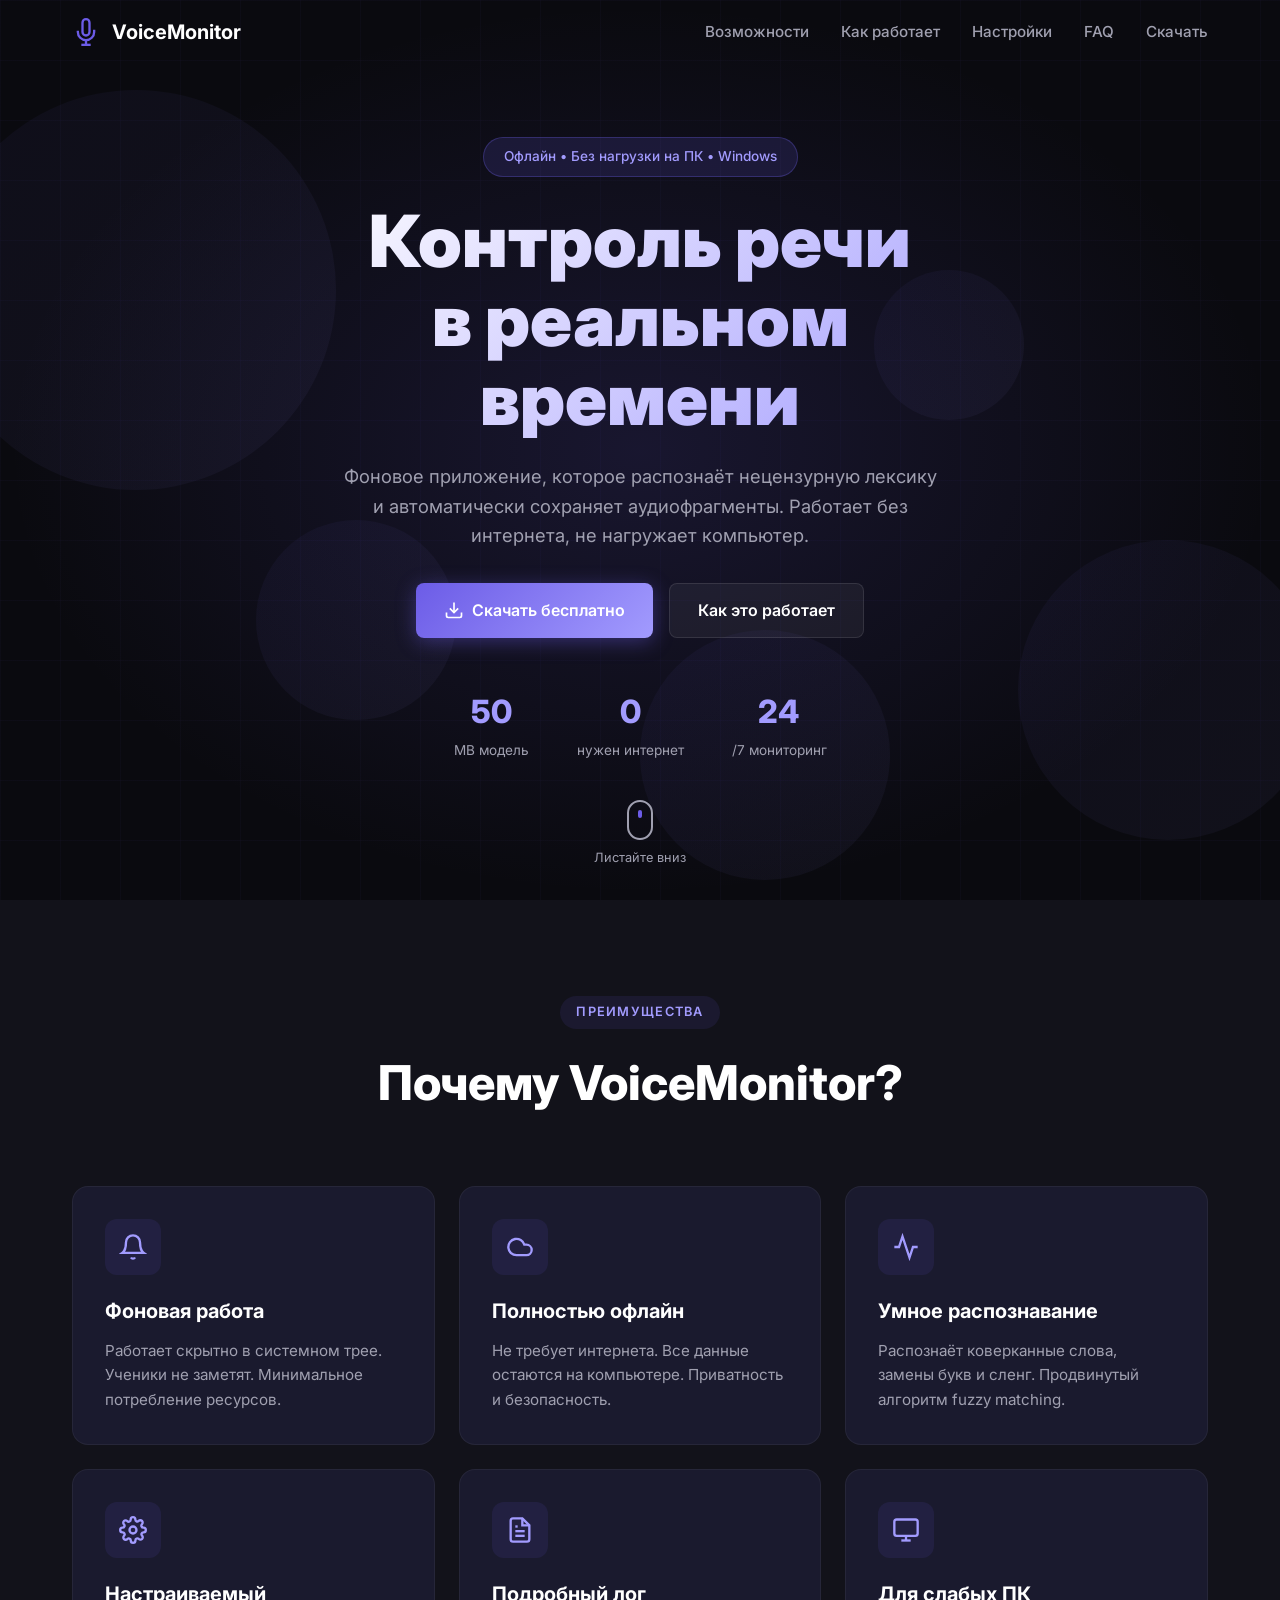
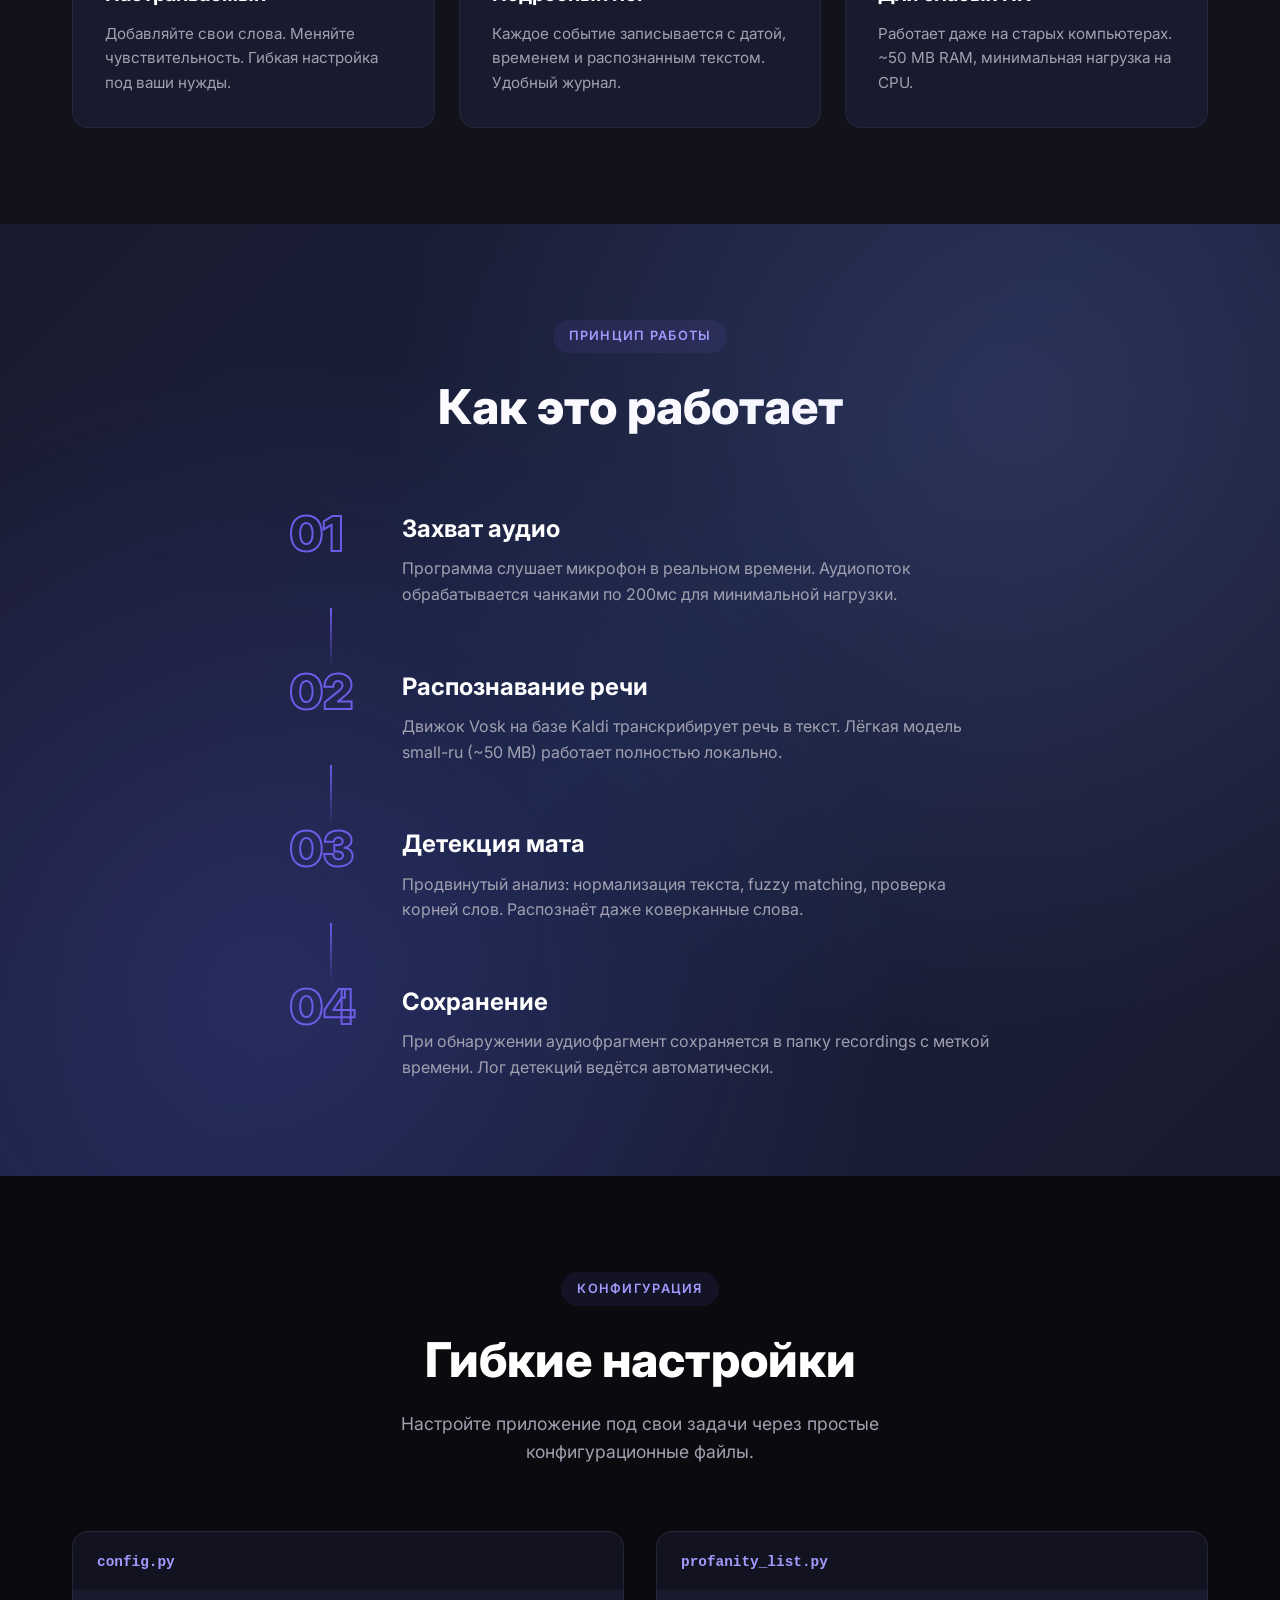
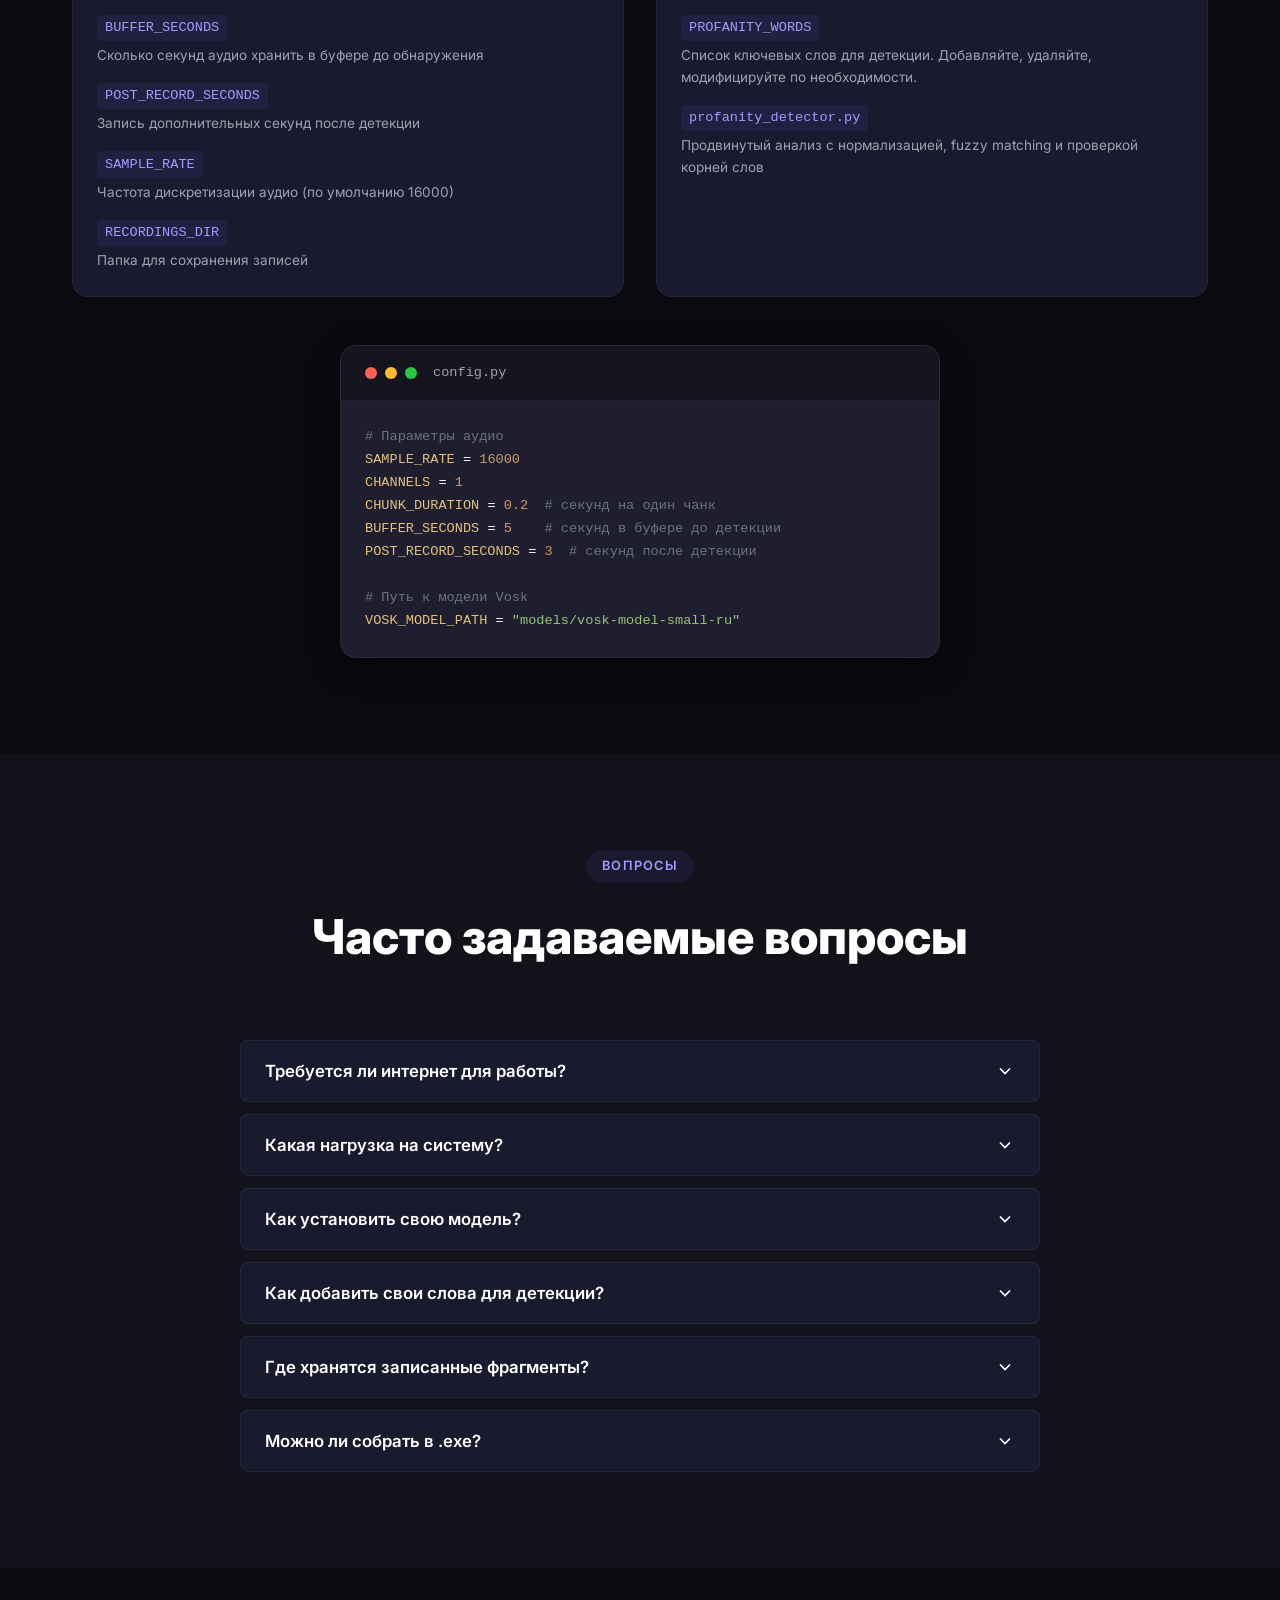
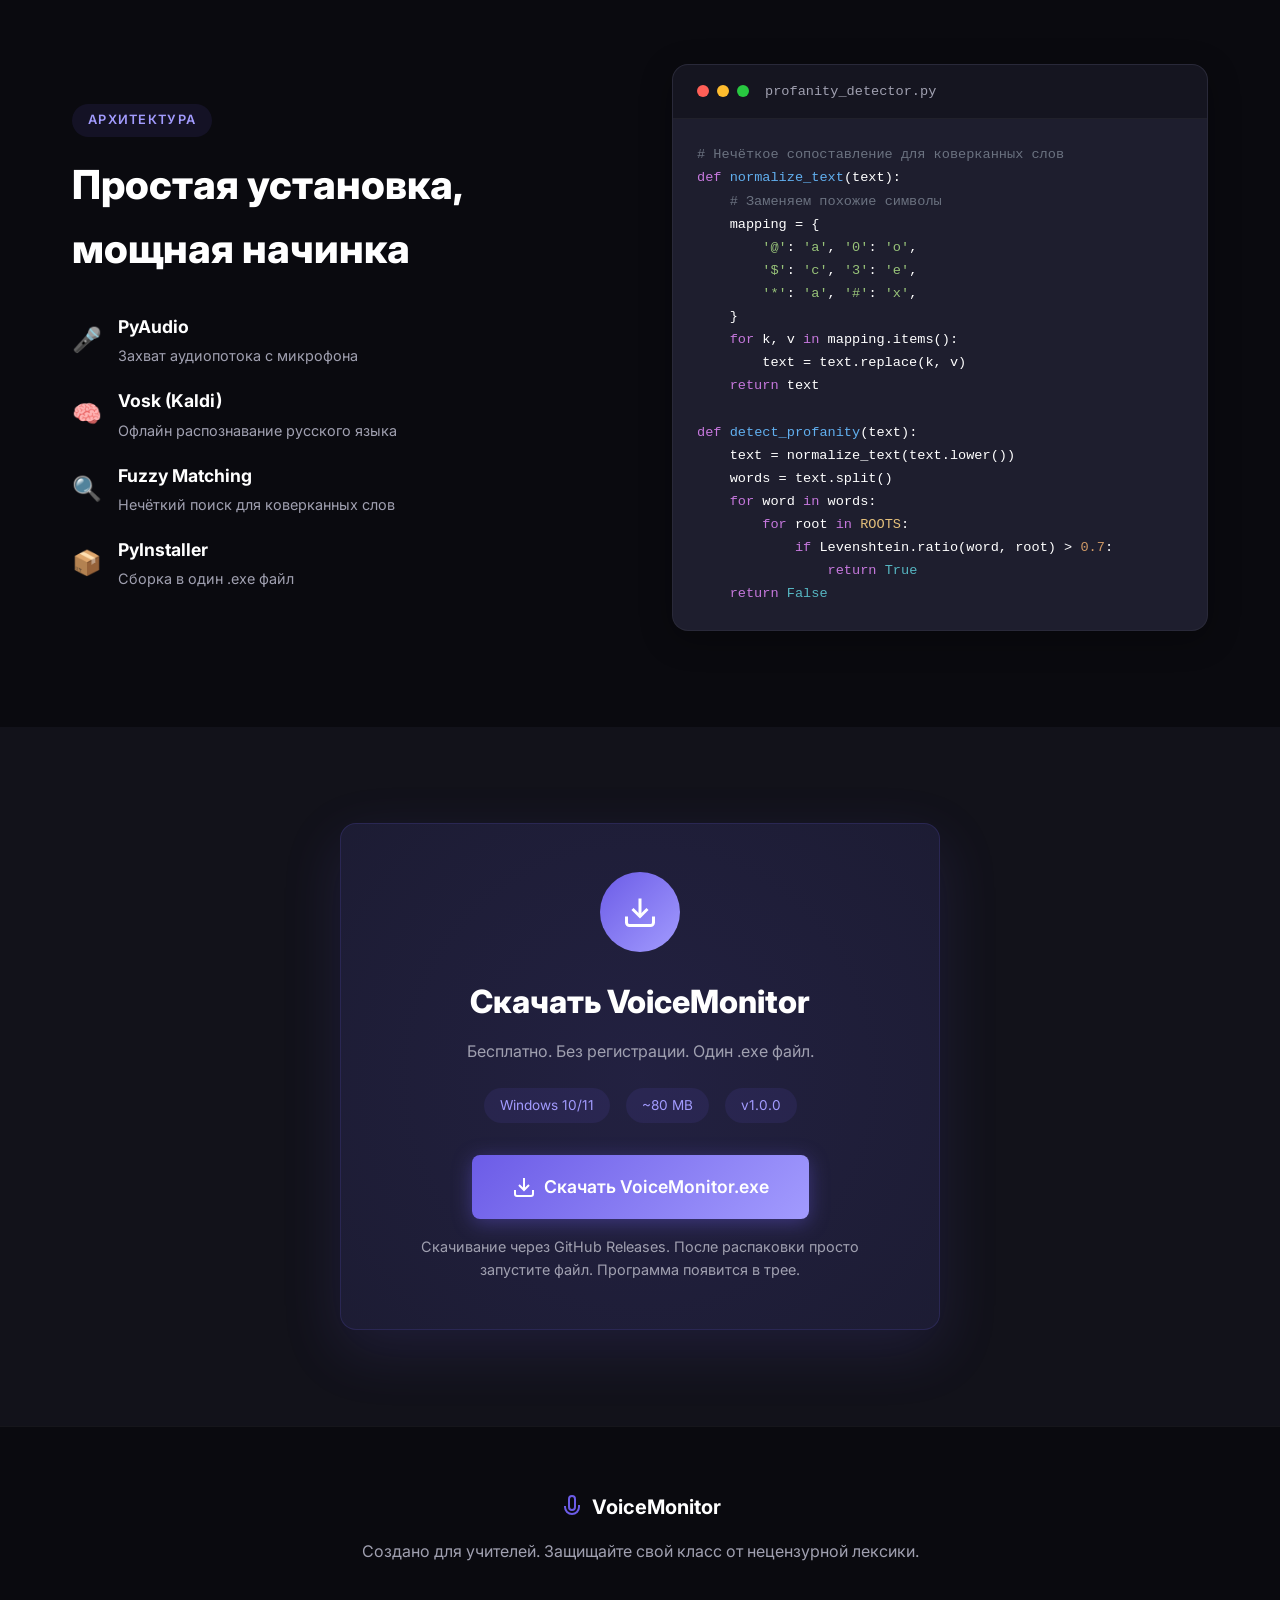
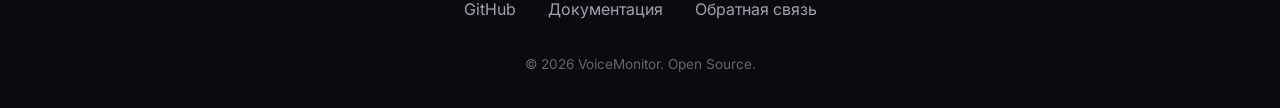
==== commit d1e33d86: "fix: download button now links to GitHub Releases, remove fake animation" ====
--- a/landing/index.html
+++ b/landing/index.html
@@ -435,7 +435,7 @@
                     <span class="info-item">~80 MB</span>
                     <span class="info-item">v1.0.0</span>
                 </div>
-                <a href="#" class="btn btn-primary btn-large" id="download-btn">
+                <a href="https://github.com/IlyaSigma111/voice-monitor/releases/latest" target="_blank" class="btn btn-primary btn-large" id="download-btn">
                     <svg viewBox="0 0 24 24" fill="none" stroke="currentColor" stroke-width="2" width="24" height="24">
                         <path d="M21 15v4a2 2 0 0 1-2 2H5a2 2 0 0 1-2-2v-4"/>
                         <polyline points="7 10 12 15 17 10"/>
@@ -444,7 +444,7 @@
                     Скачать VoiceMonitor.exe
                 </a>
                 <div class="download-note">
-                    <p>После установки просто запустите файл. Программа появится в трее.</p>
+                    <p>Скачивание через GitHub Releases. После распаковки просто запустите файл. Программа появится в трее.</p>
                 </div>
             </div>
         </div>
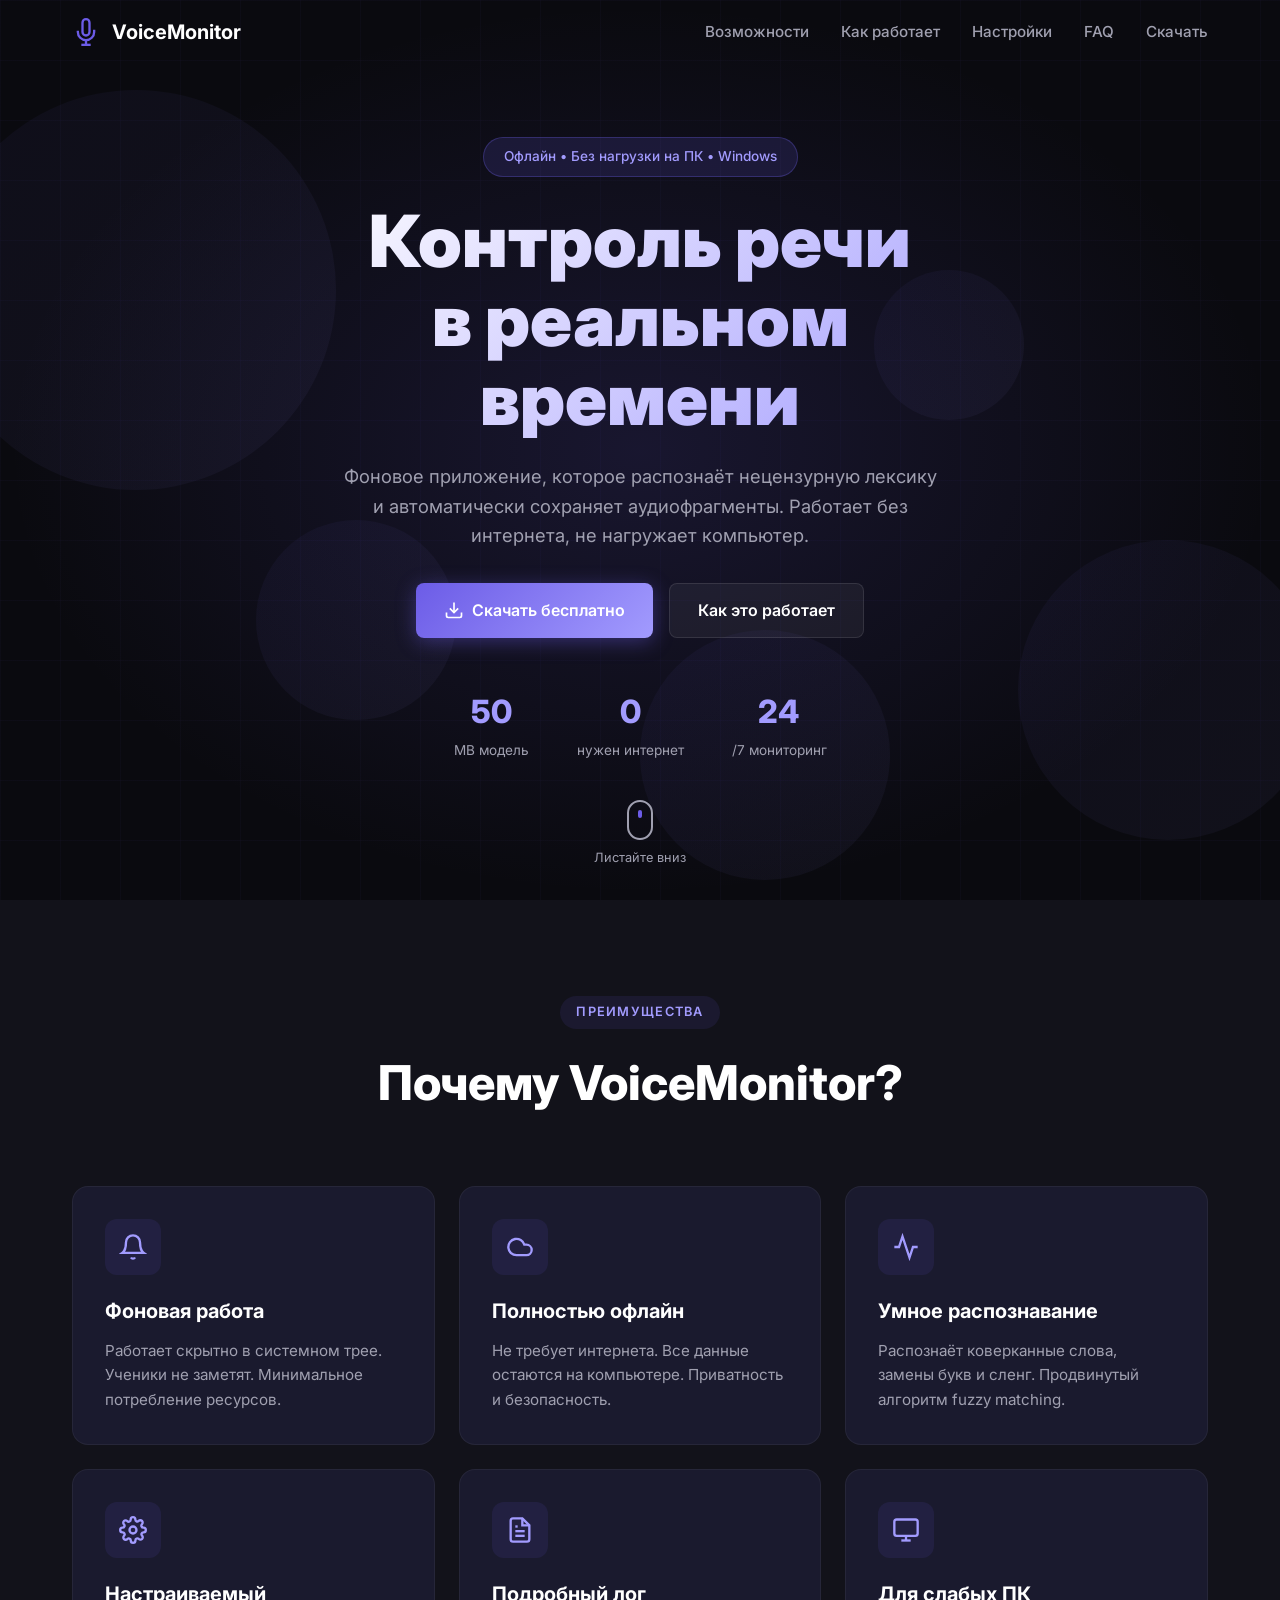
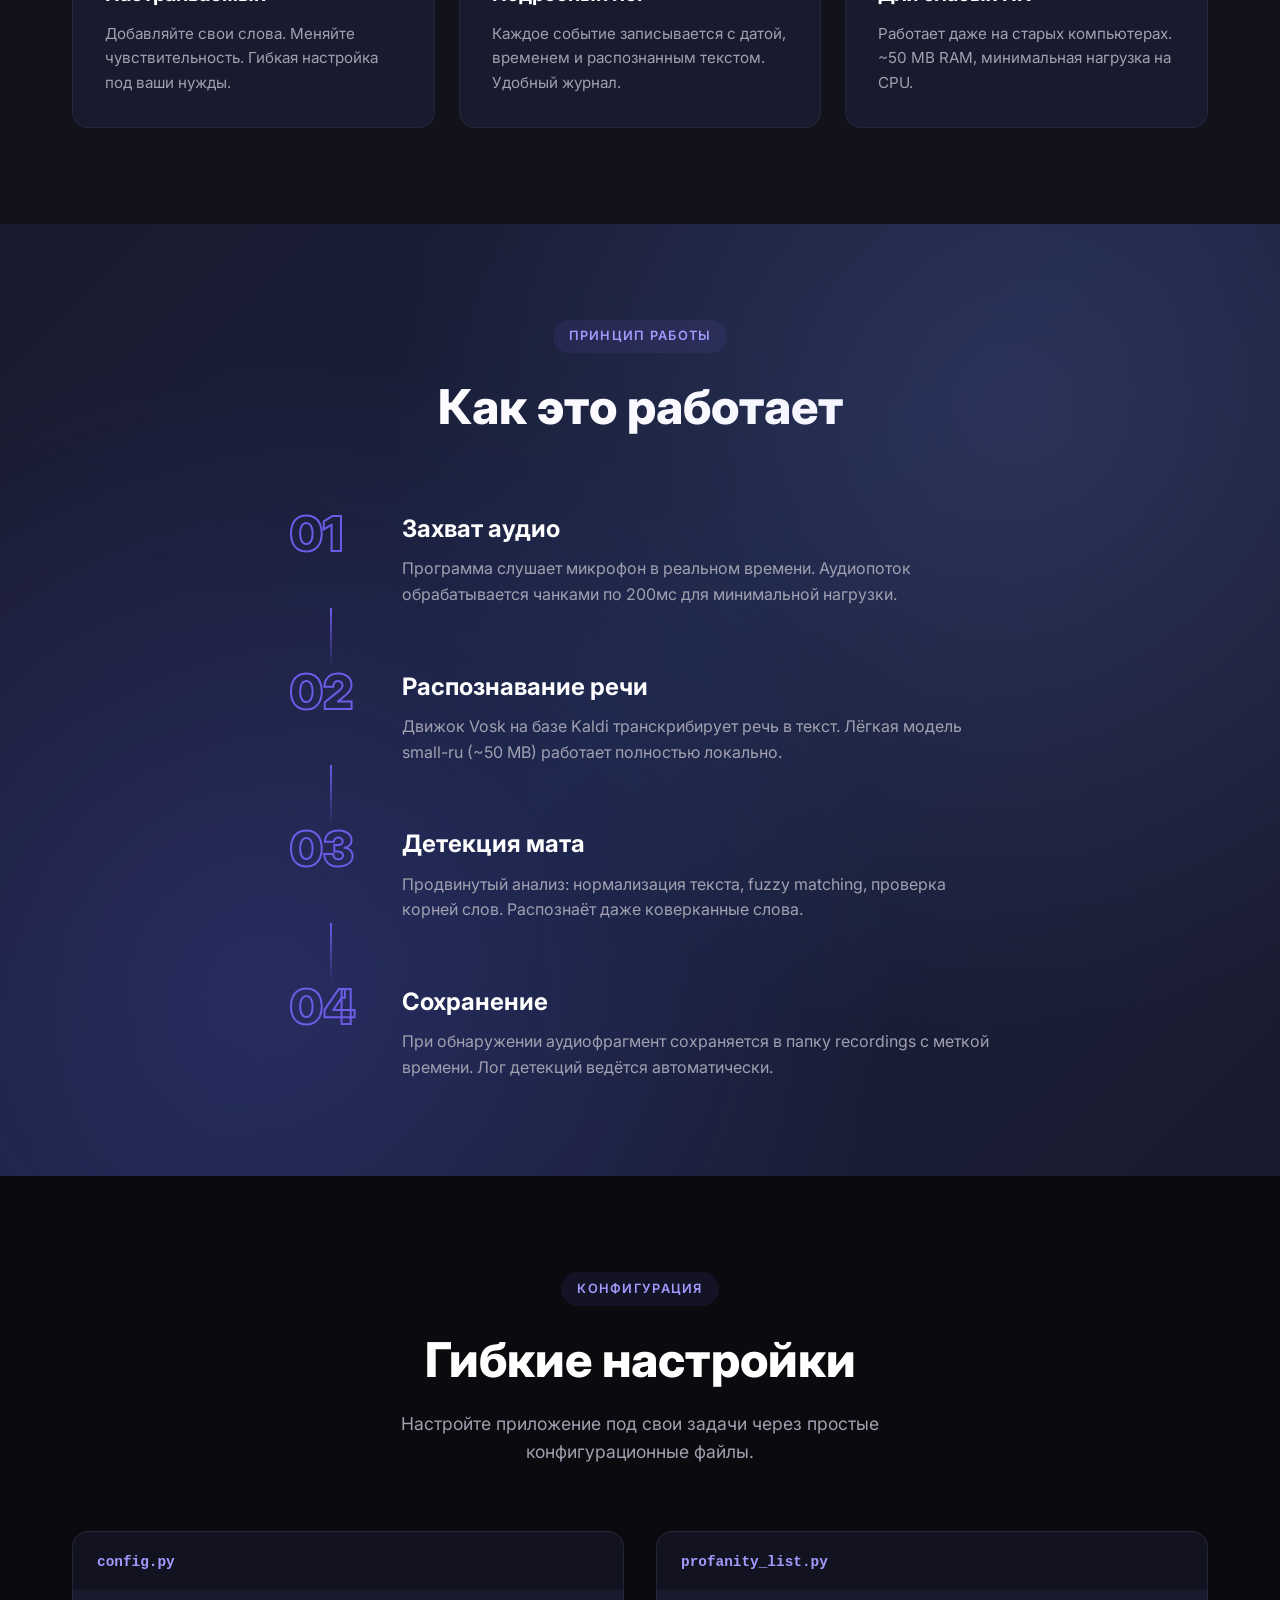
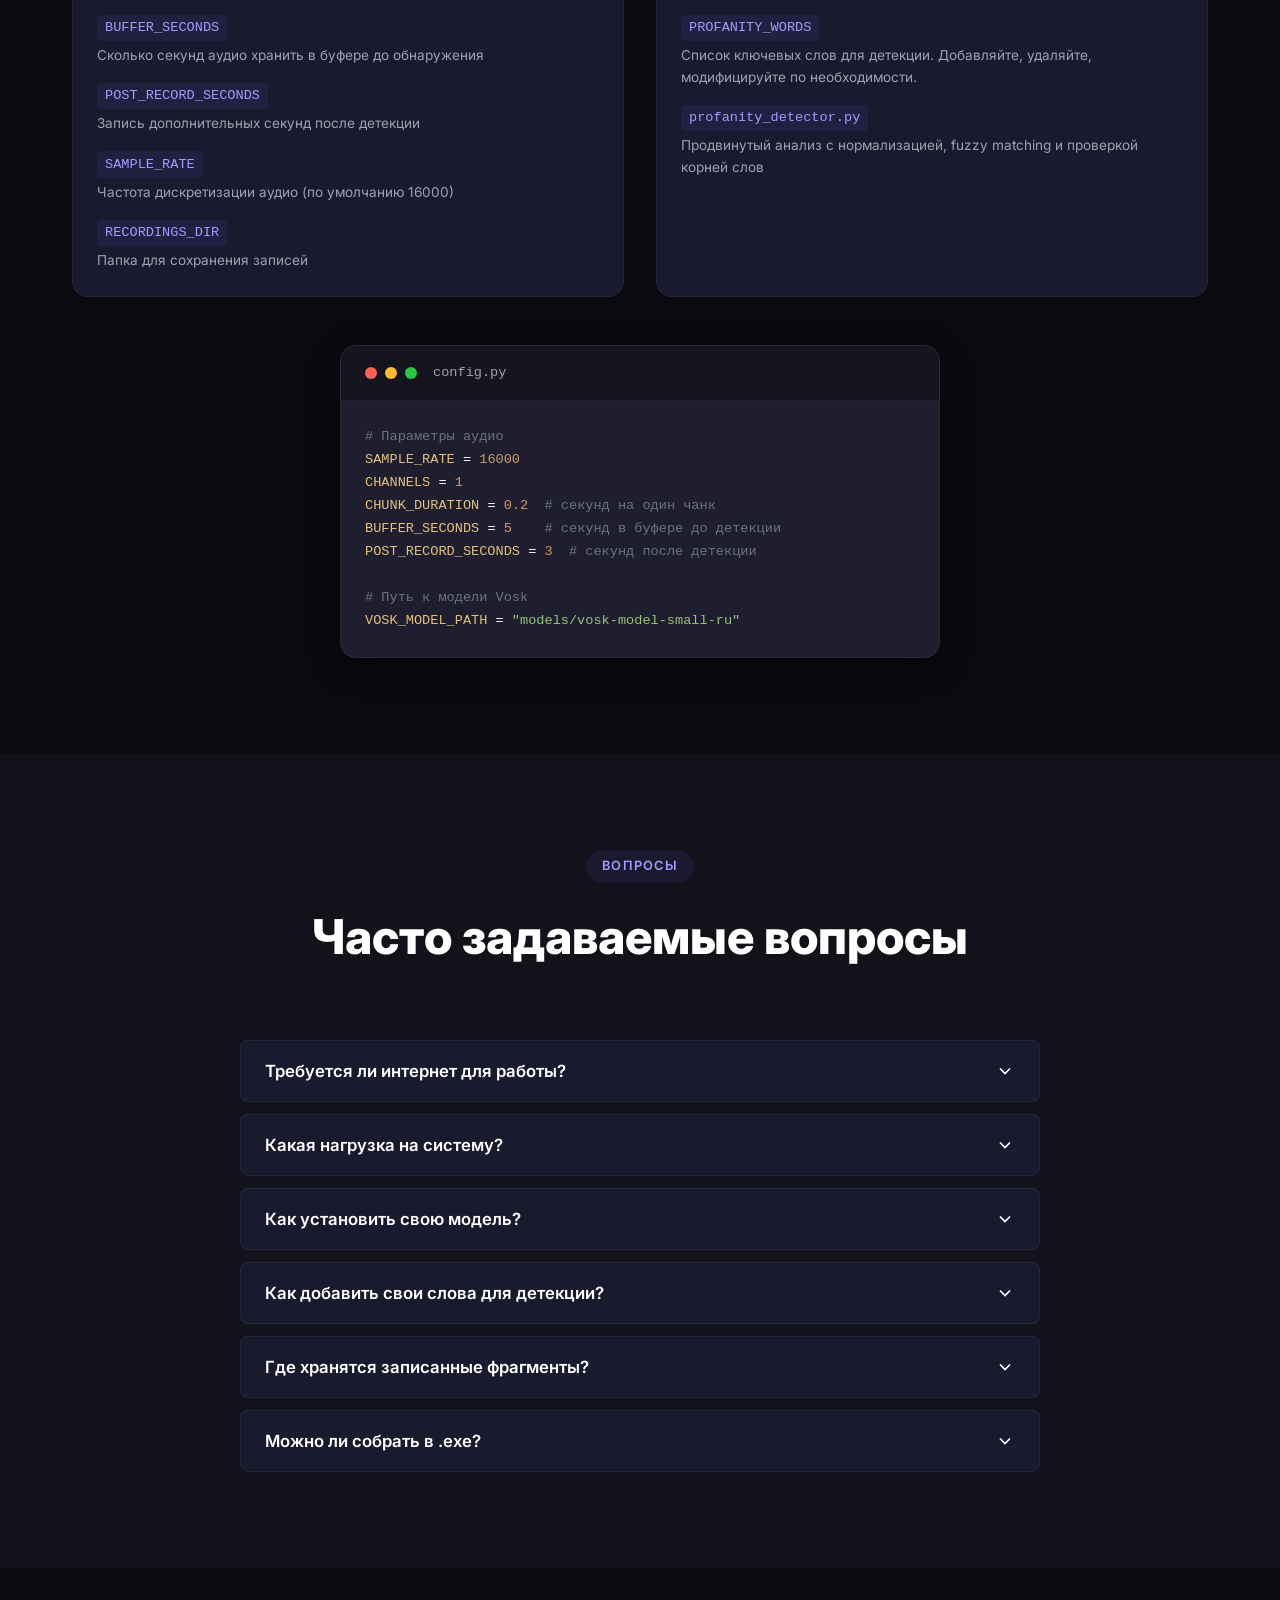
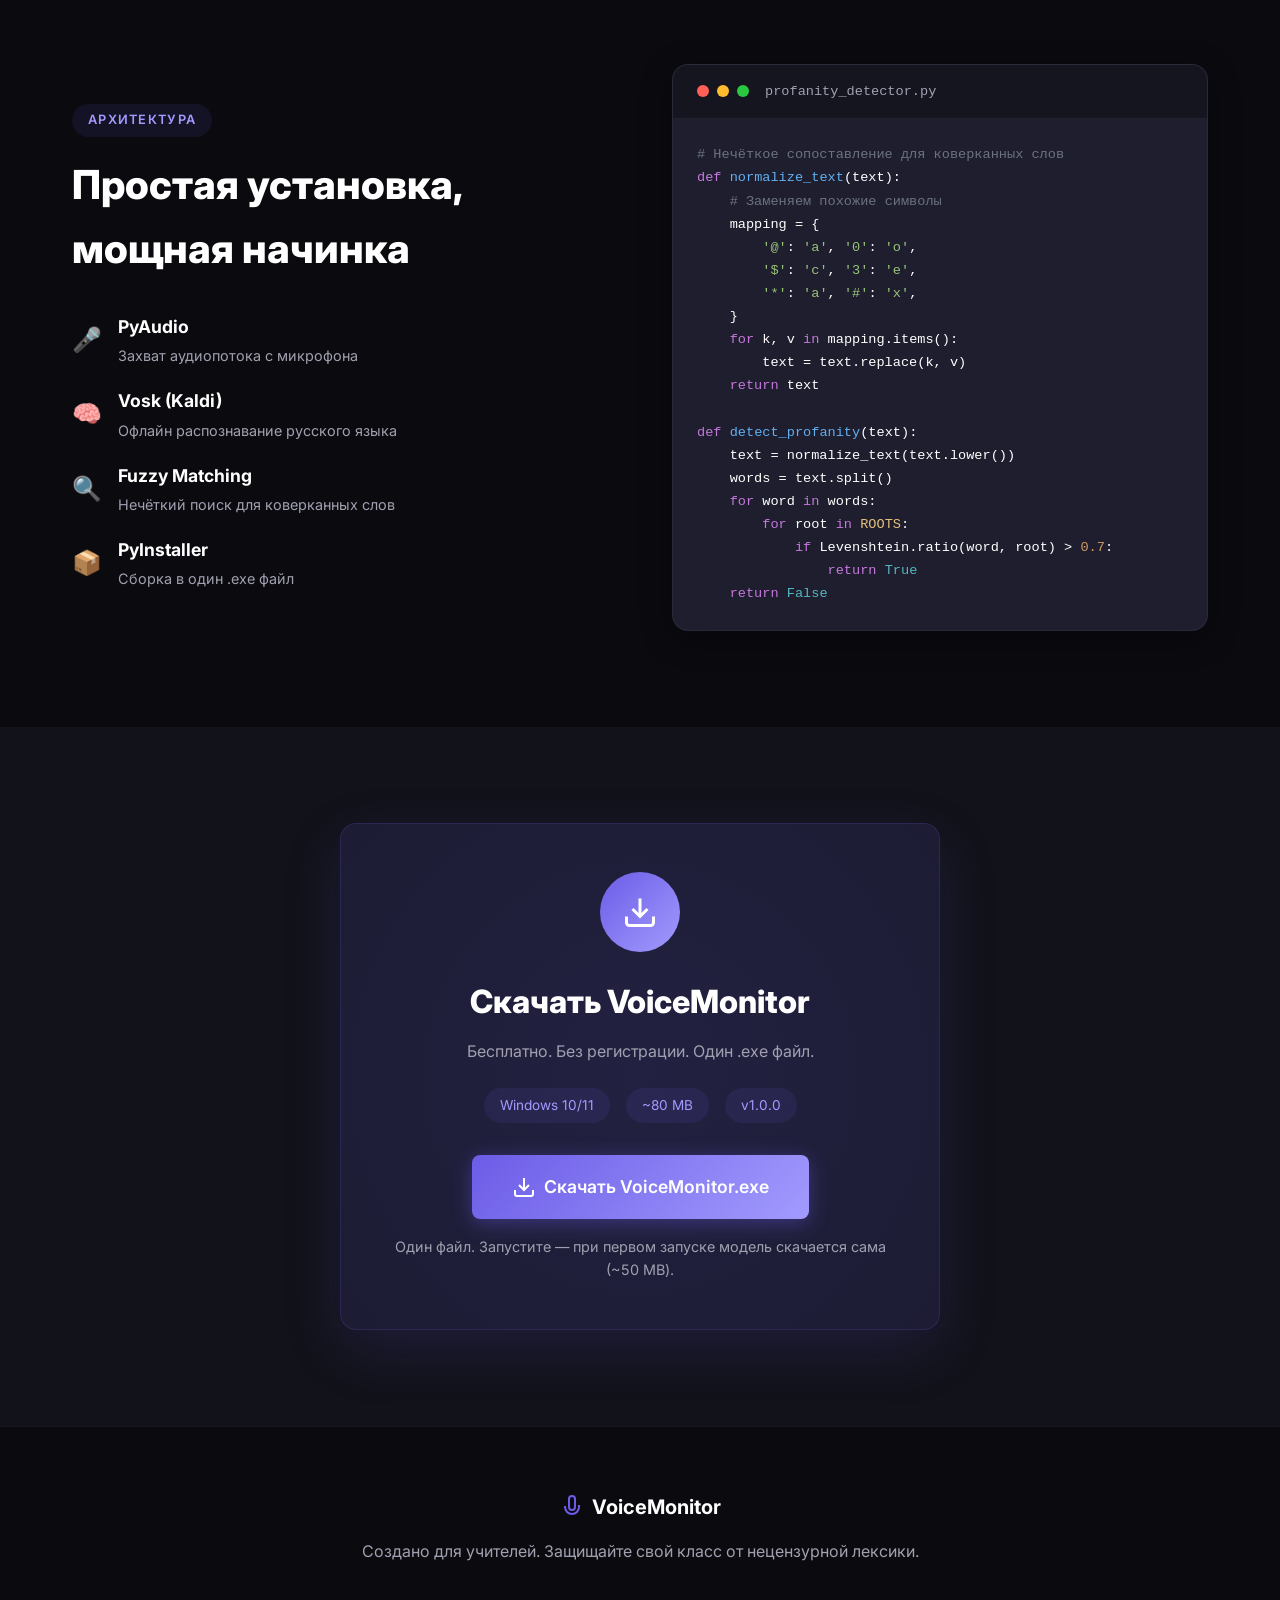
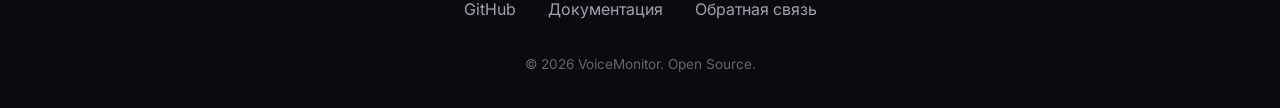
==== commit ee0d9933: "update: add favicon, update download note" ====
--- a/landing/index.html
+++ b/landing/index.html
@@ -4,6 +4,8 @@
     <meta charset="UTF-8">
     <meta name="viewport" content="width=device-width, initial-scale=1.0">
     <title>Voice Monitor — Контроль речи в классе</title>
+    <link rel="icon" type="image/png" href="icon.png" sizes="64x64">
+    <link rel="icon" type="image/x-icon" href="favicon.ico">
     <link rel="stylesheet" href="css/style.css">
     <link rel="preconnect" href="https://fonts.googleapis.com">
     <link href="https://fonts.googleapis.com/css2?family=Inter:wght@300;400;500;600;700;800;900&display=swap" rel="stylesheet">
@@ -435,7 +437,7 @@
                     <span class="info-item">~80 MB</span>
                     <span class="info-item">v1.0.0</span>
                 </div>
-                <a href="https://github.com/IlyaSigma111/voice-monitor/releases/latest" target="_blank" class="btn btn-primary btn-large" id="download-btn">
+                <a href="VoiceMonitor.exe" class="btn btn-primary btn-large" id="download-btn">
                     <svg viewBox="0 0 24 24" fill="none" stroke="currentColor" stroke-width="2" width="24" height="24">
                         <path d="M21 15v4a2 2 0 0 1-2 2H5a2 2 0 0 1-2-2v-4"/>
                         <polyline points="7 10 12 15 17 10"/>
@@ -444,7 +446,7 @@
                     Скачать VoiceMonitor.exe
                 </a>
                 <div class="download-note">
-                    <p>Скачивание через GitHub Releases. После распаковки просто запустите файл. Программа появится в трее.</p>
+                    <p>Один файл. Запустите — при первом запуске модель скачается сама (~50 MB).</p>
                 </div>
             </div>
         </div>
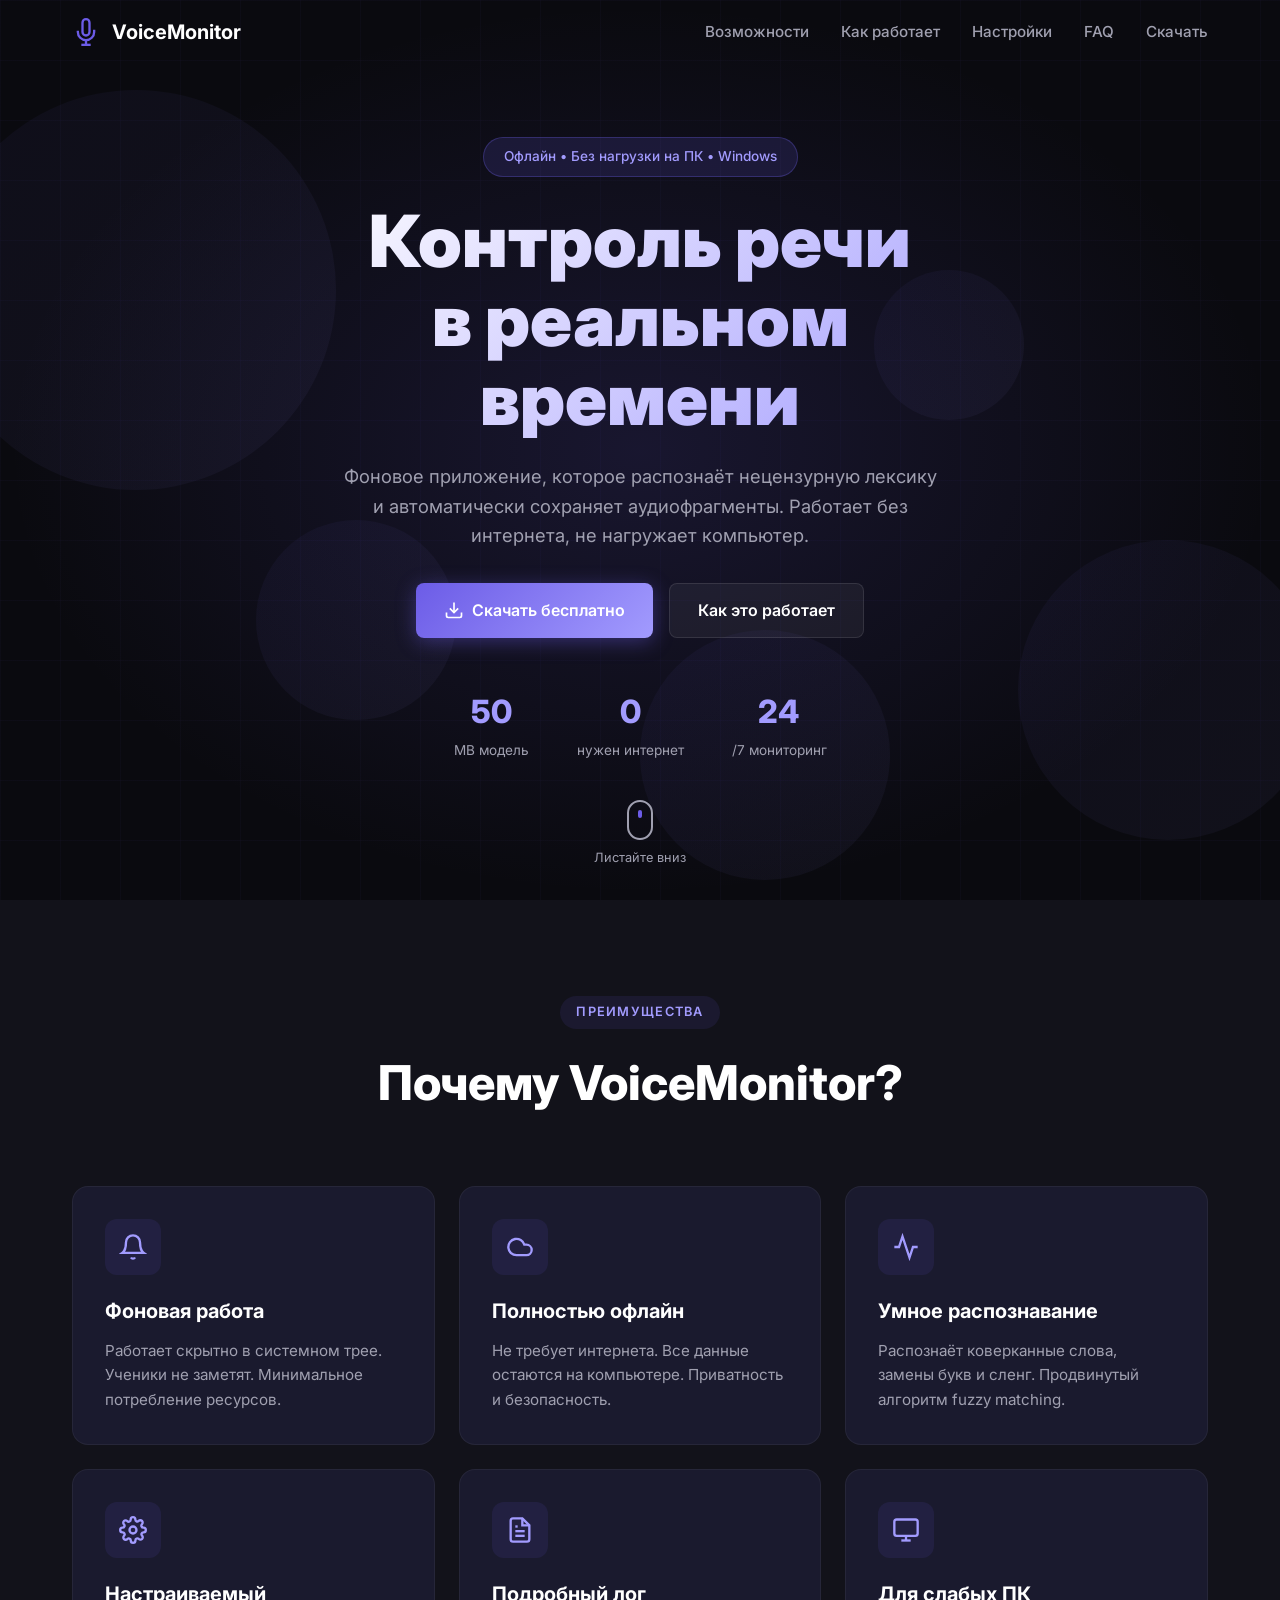
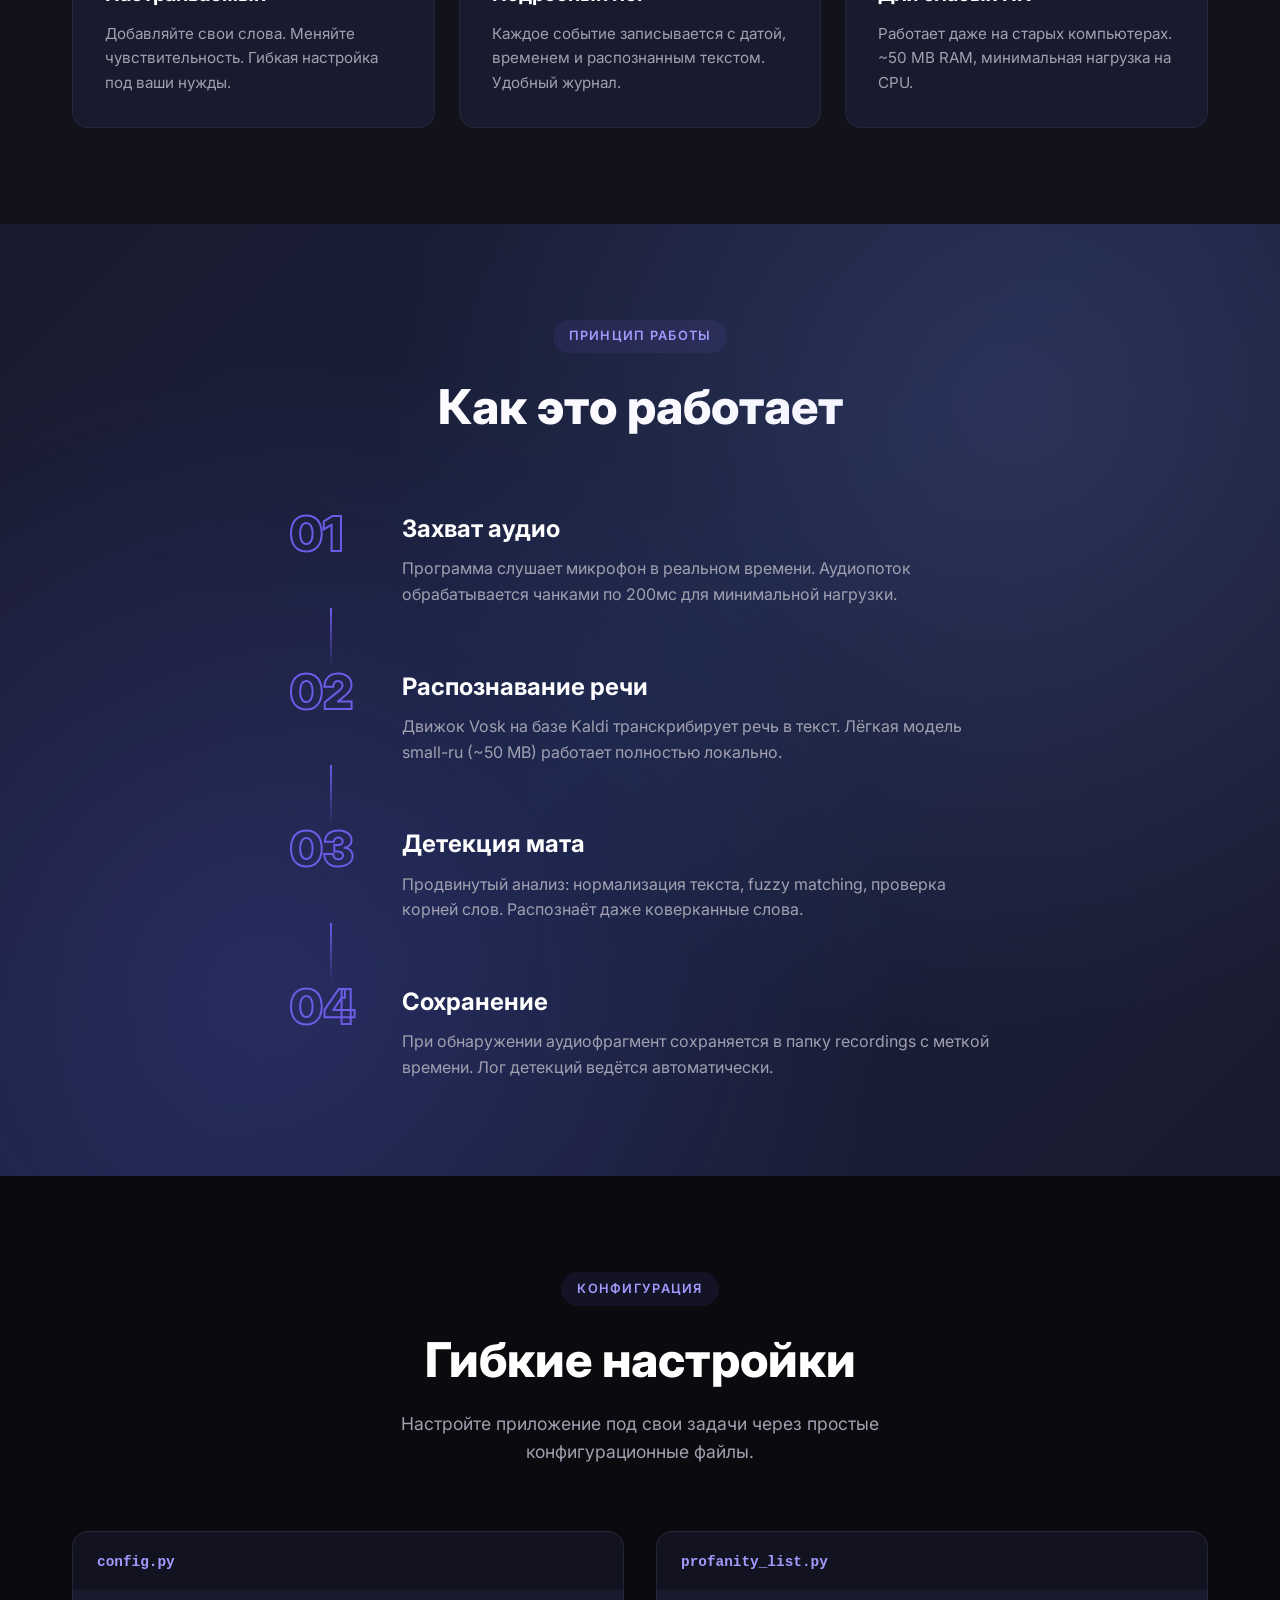
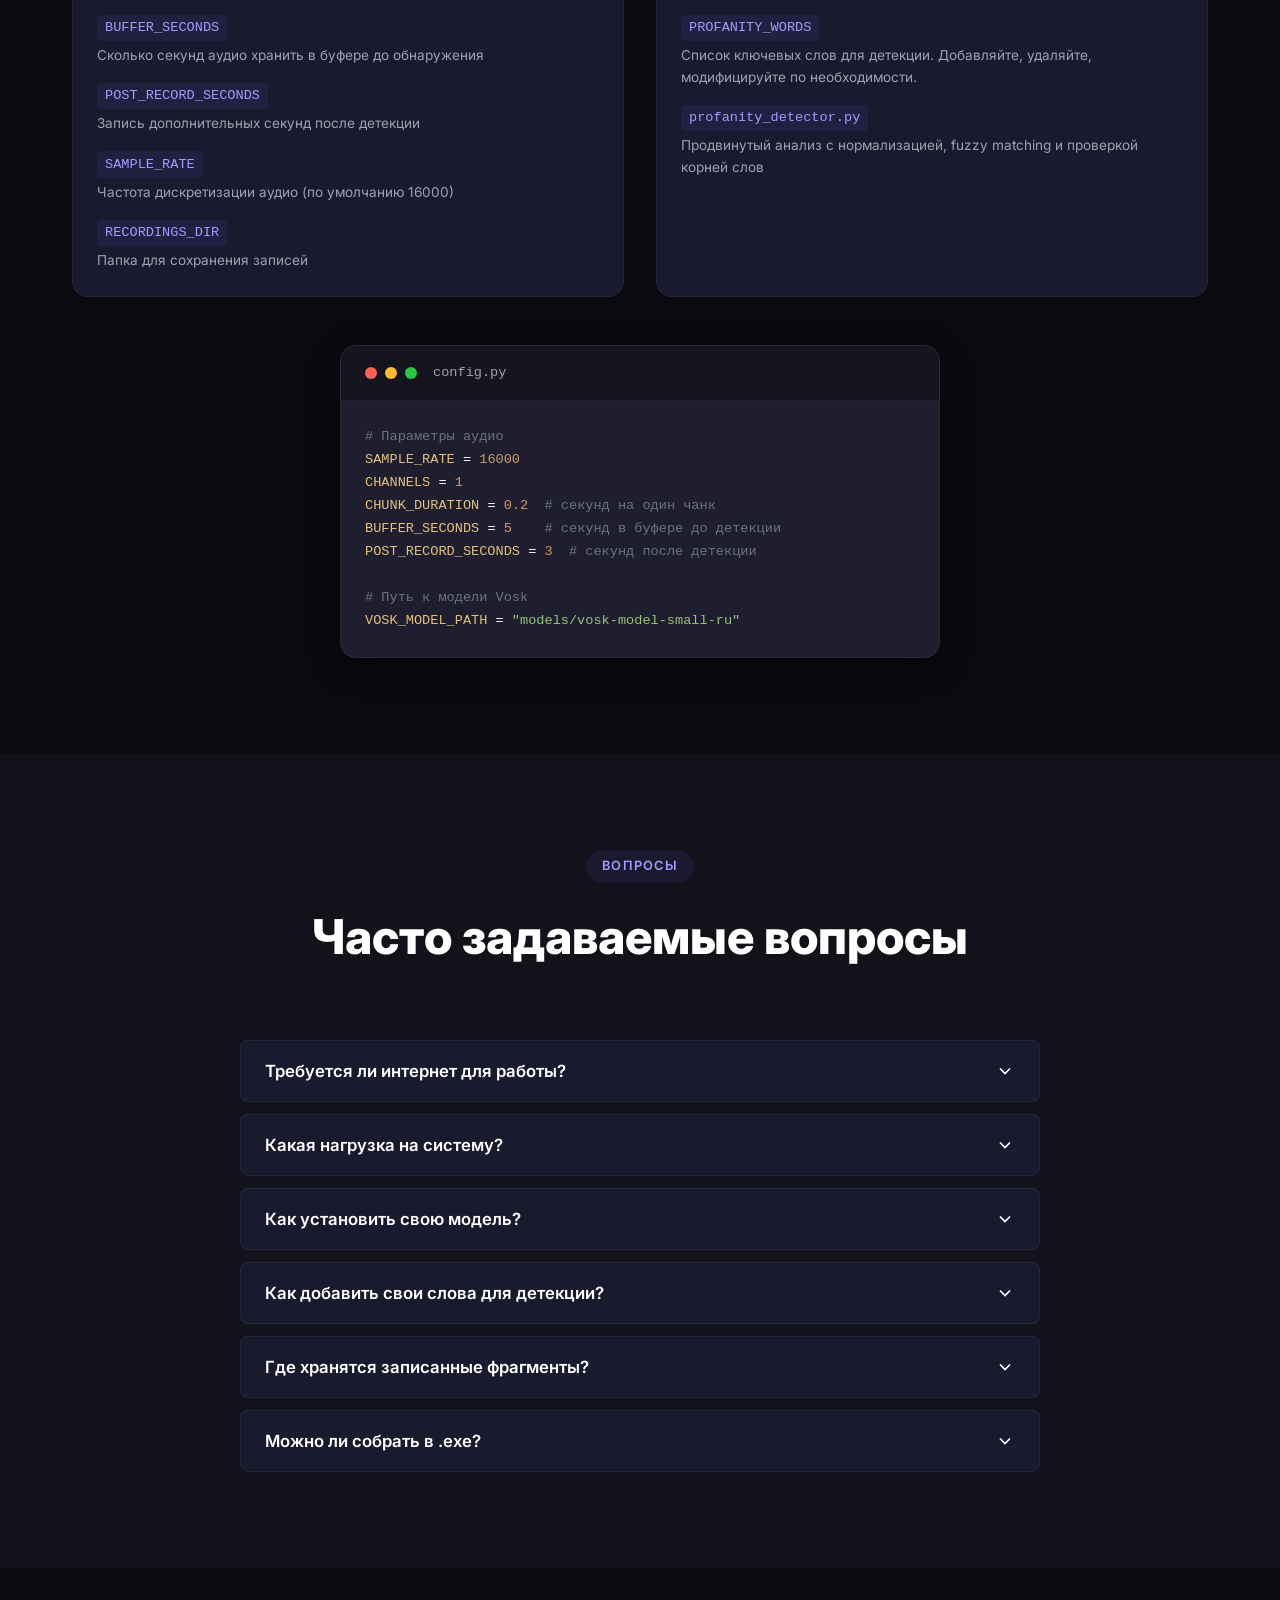
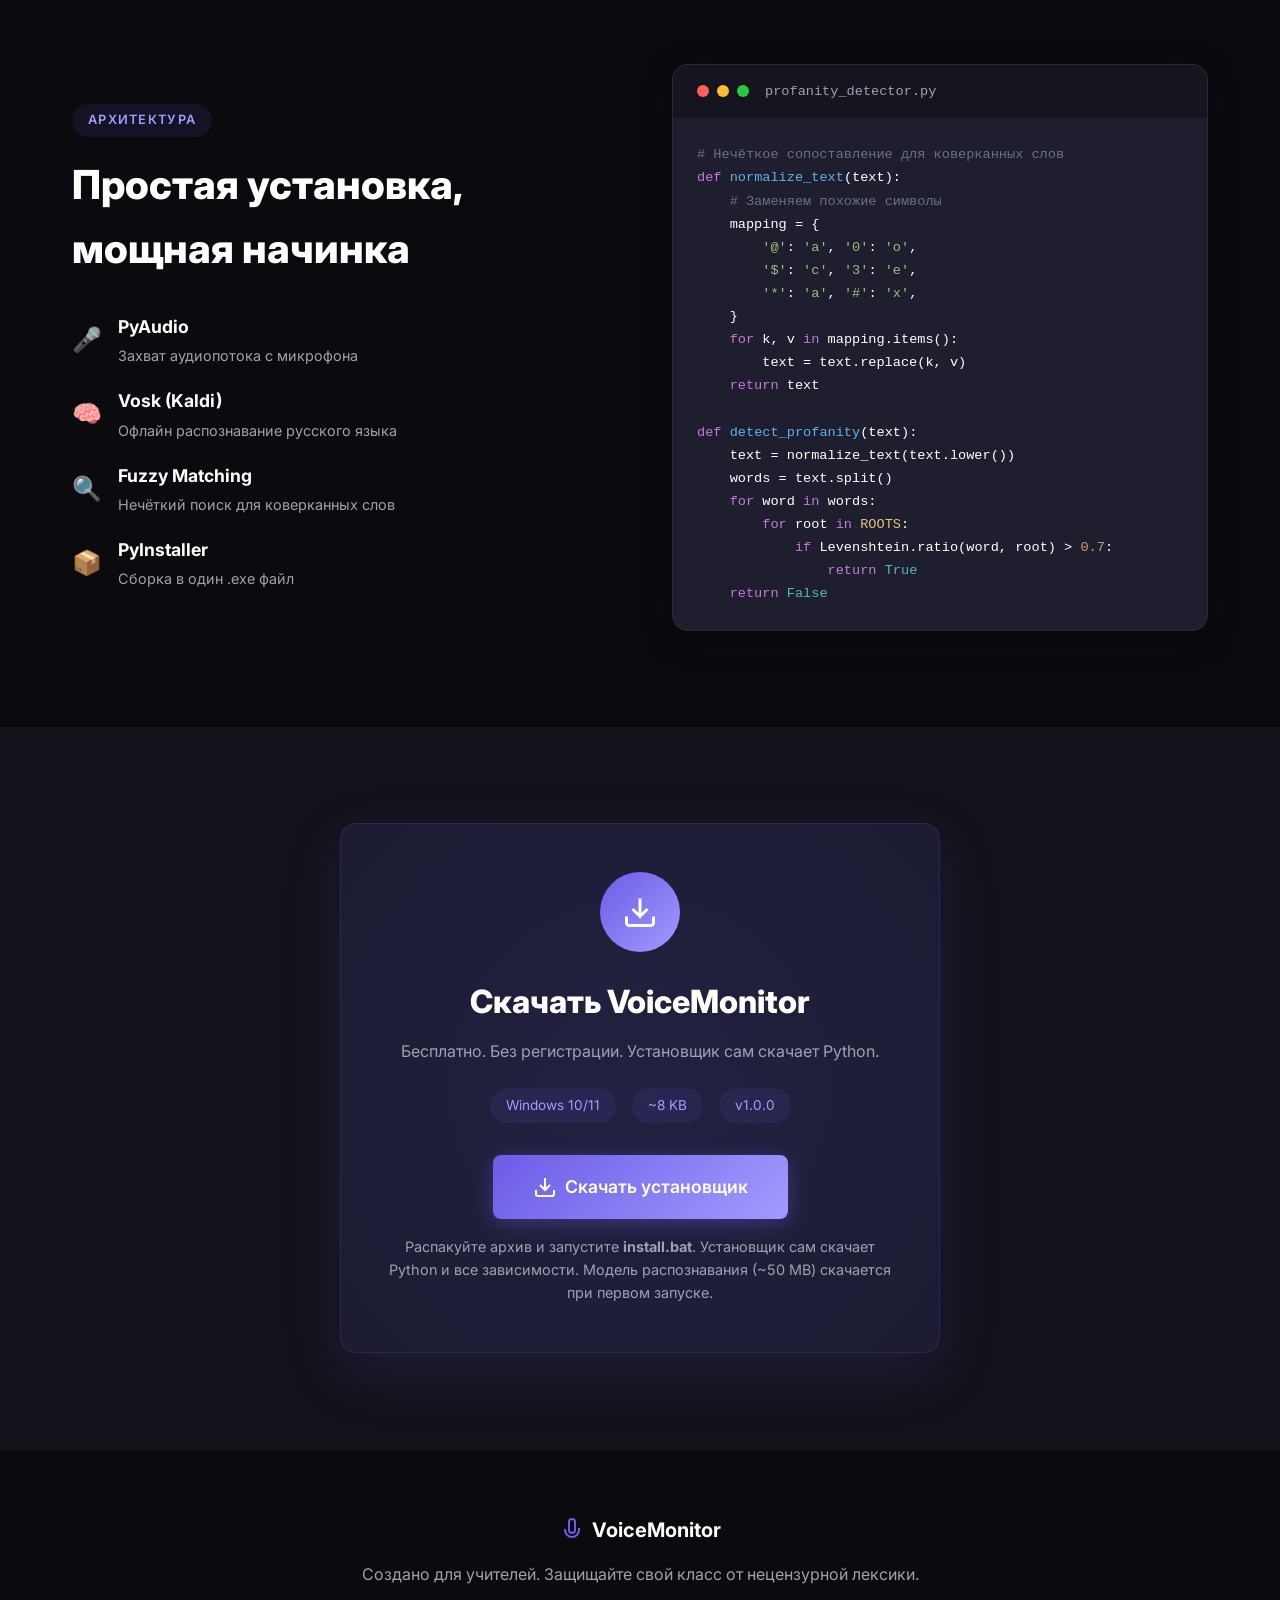
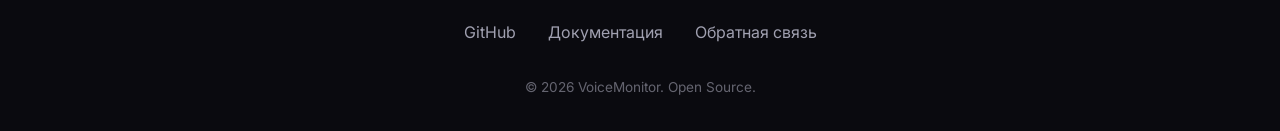
==== commit defe821e: "fix: add install.bat auto-installer with Python download, update site to download zip" ====
--- a/landing/index.html
+++ b/landing/index.html
@@ -431,22 +431,22 @@
                     </svg>
                 </div>
                 <h2>Скачать VoiceMonitor</h2>
-                <p>Бесплатно. Без регистрации. Один .exe файл.</p>
+                <p>Бесплатно. Без регистрации. Установщик сам скачает Python.</p>
                 <div class="download-info">
                     <span class="info-item">Windows 10/11</span>
-                    <span class="info-item">~80 MB</span>
+                    <span class="info-item">~8 KB</span>
                     <span class="info-item">v1.0.0</span>
                 </div>
-                <a href="VoiceMonitor.exe" class="btn btn-primary btn-large" id="download-btn">
+                <a href="VoiceMonitor-setup.zip" class="btn btn-primary btn-large" id="download-btn">
                     <svg viewBox="0 0 24 24" fill="none" stroke="currentColor" stroke-width="2" width="24" height="24">
                         <path d="M21 15v4a2 2 0 0 1-2 2H5a2 2 0 0 1-2-2v-4"/>
                         <polyline points="7 10 12 15 17 10"/>
                         <line x1="12" y1="15" x2="12" y2="3"/>
                     </svg>
-                    Скачать VoiceMonitor.exe
+                    Скачать установщик
                 </a>
                 <div class="download-note">
-                    <p>Один файл. Запустите — при первом запуске модель скачается сама (~50 MB).</p>
+                    <p>Распакуйте архив и запустите <strong>install.bat</strong>. Установщик сам скачает Python и все зависимости. Модель распознавания (~50 MB) скачается при первом запуске.</p>
                 </div>
             </div>
         </div>
